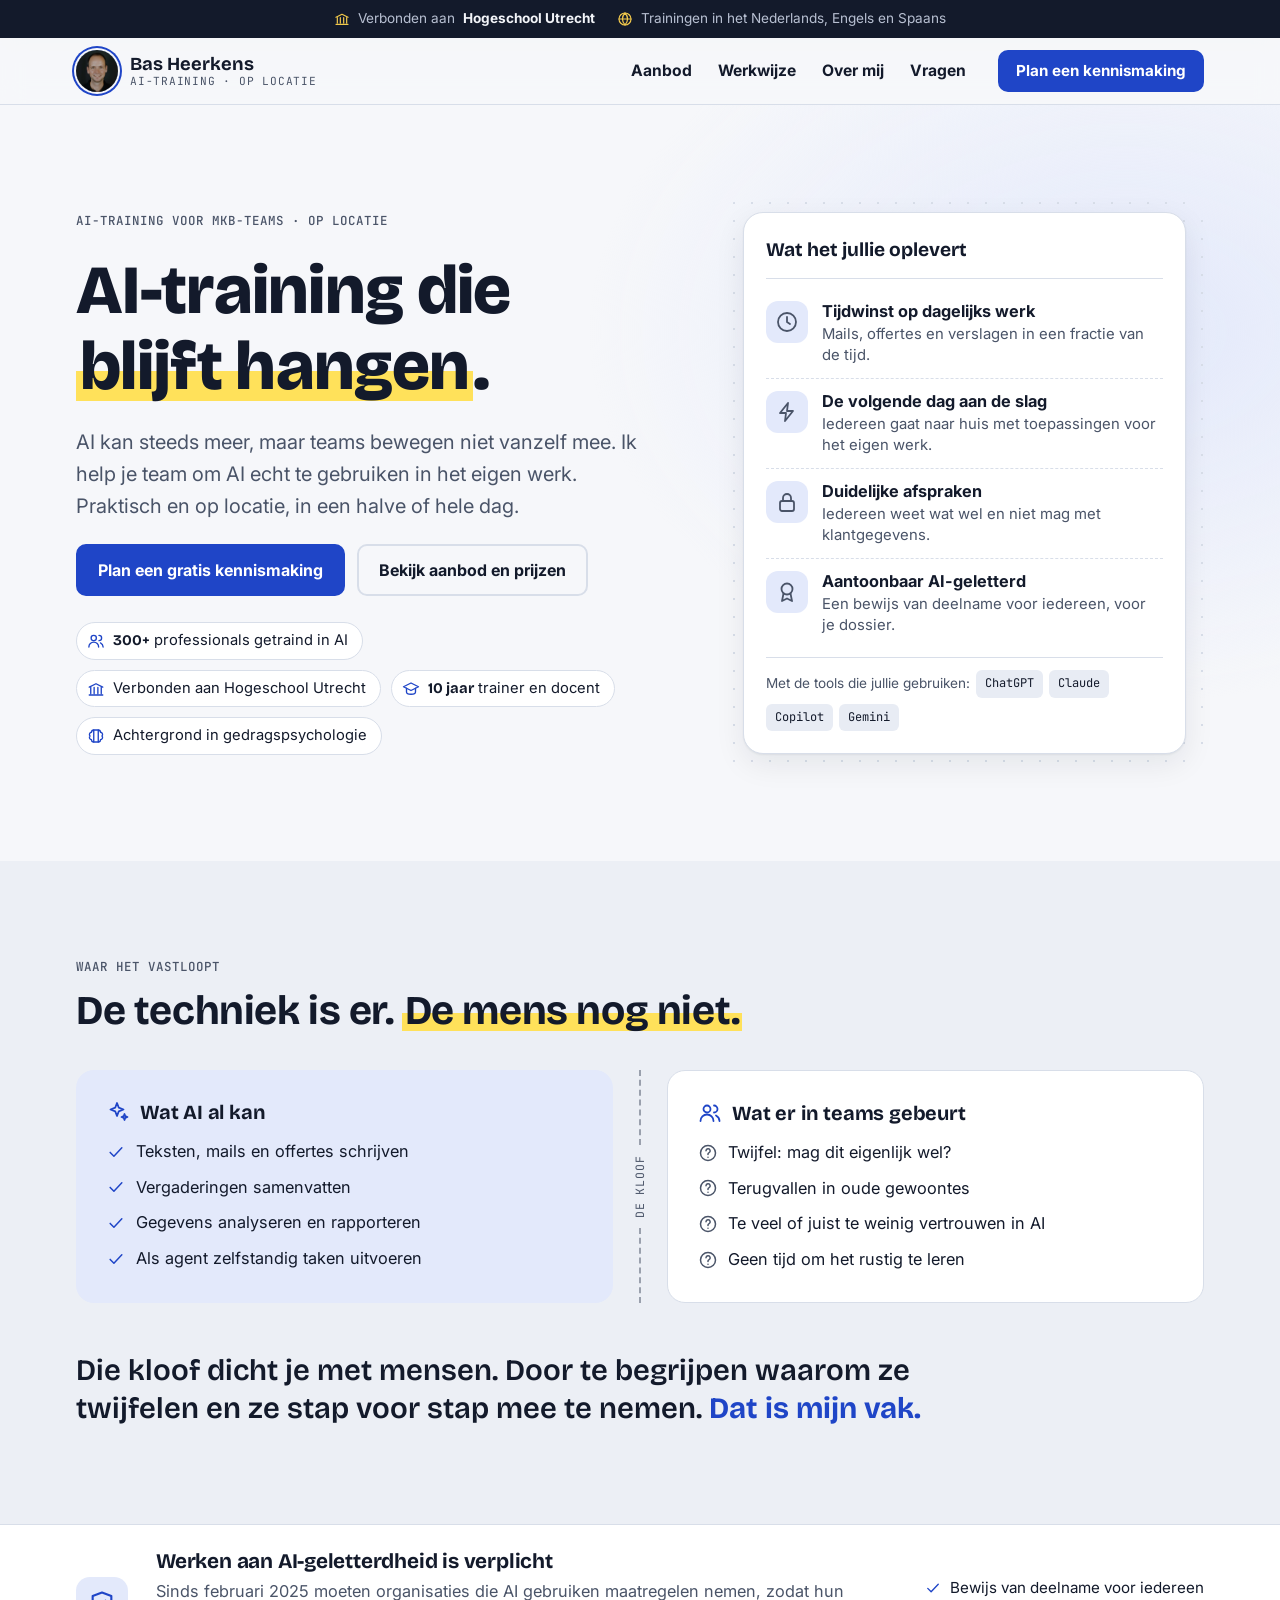
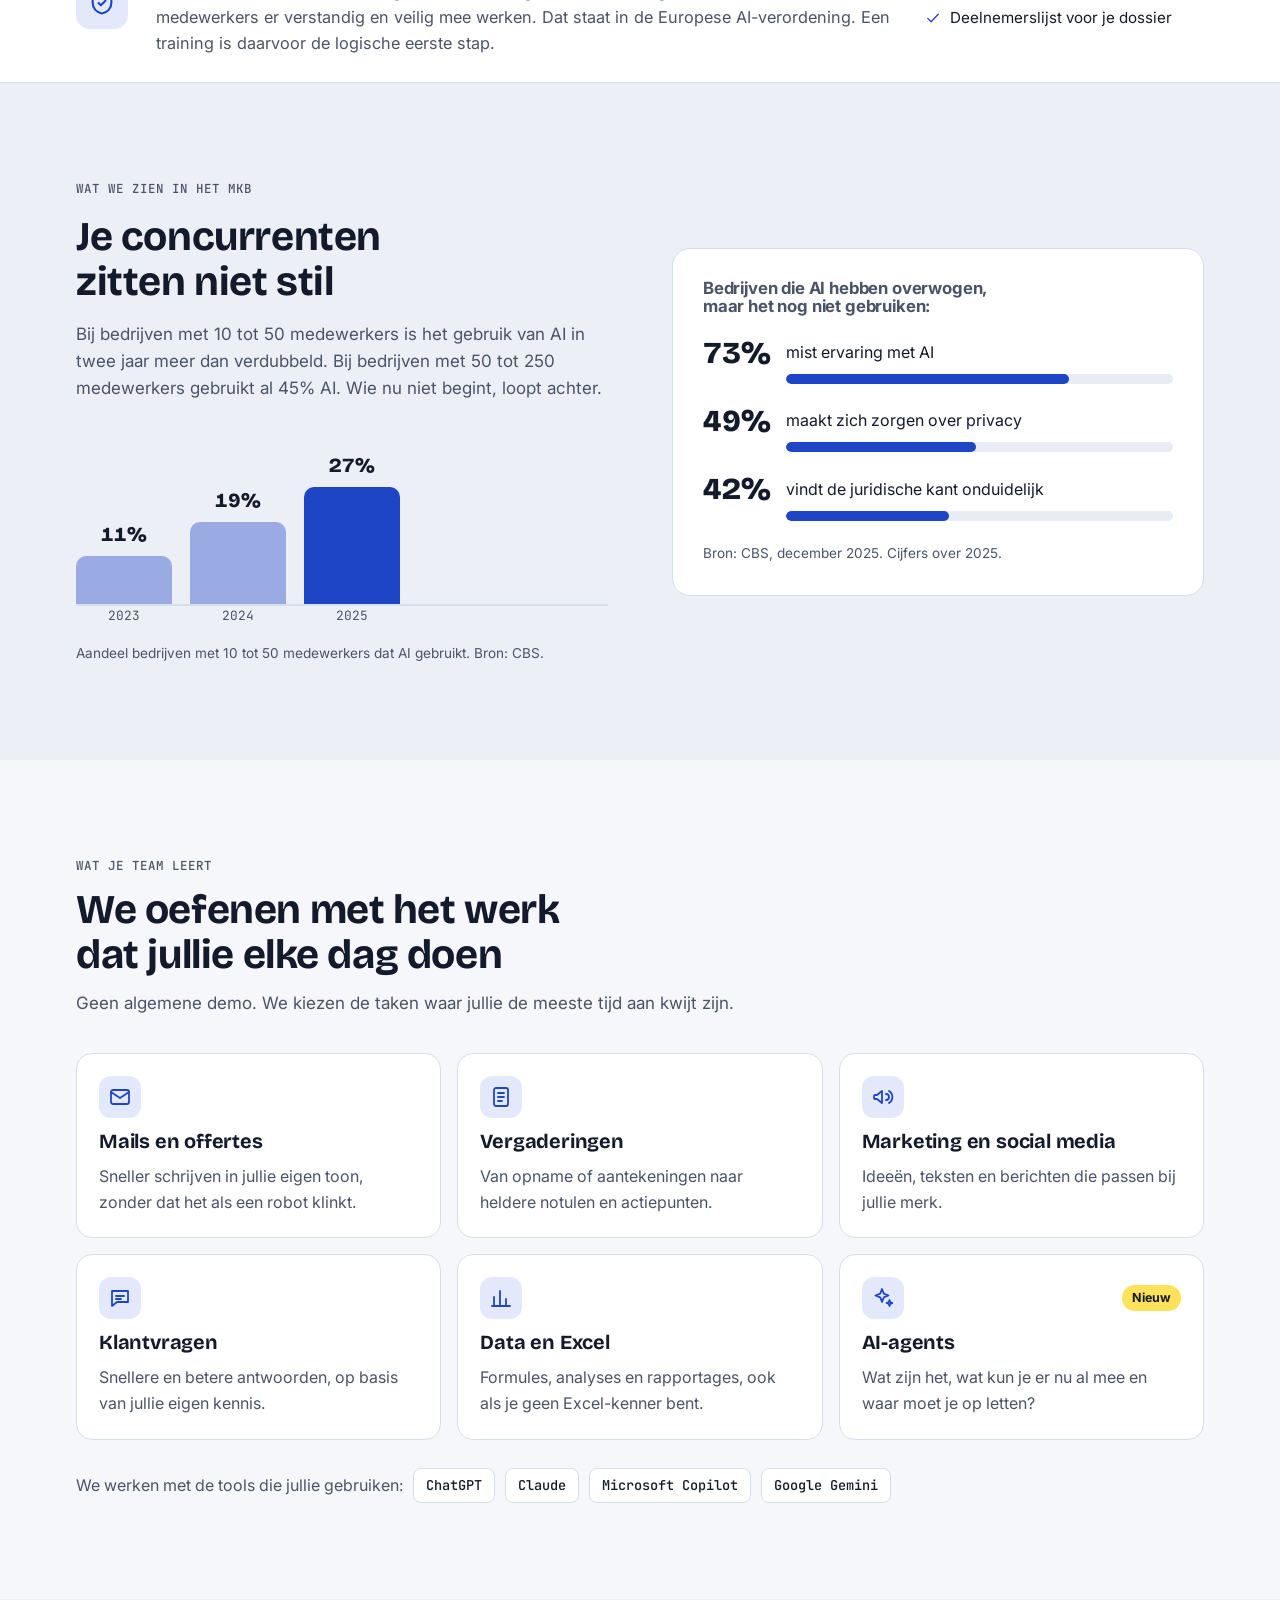
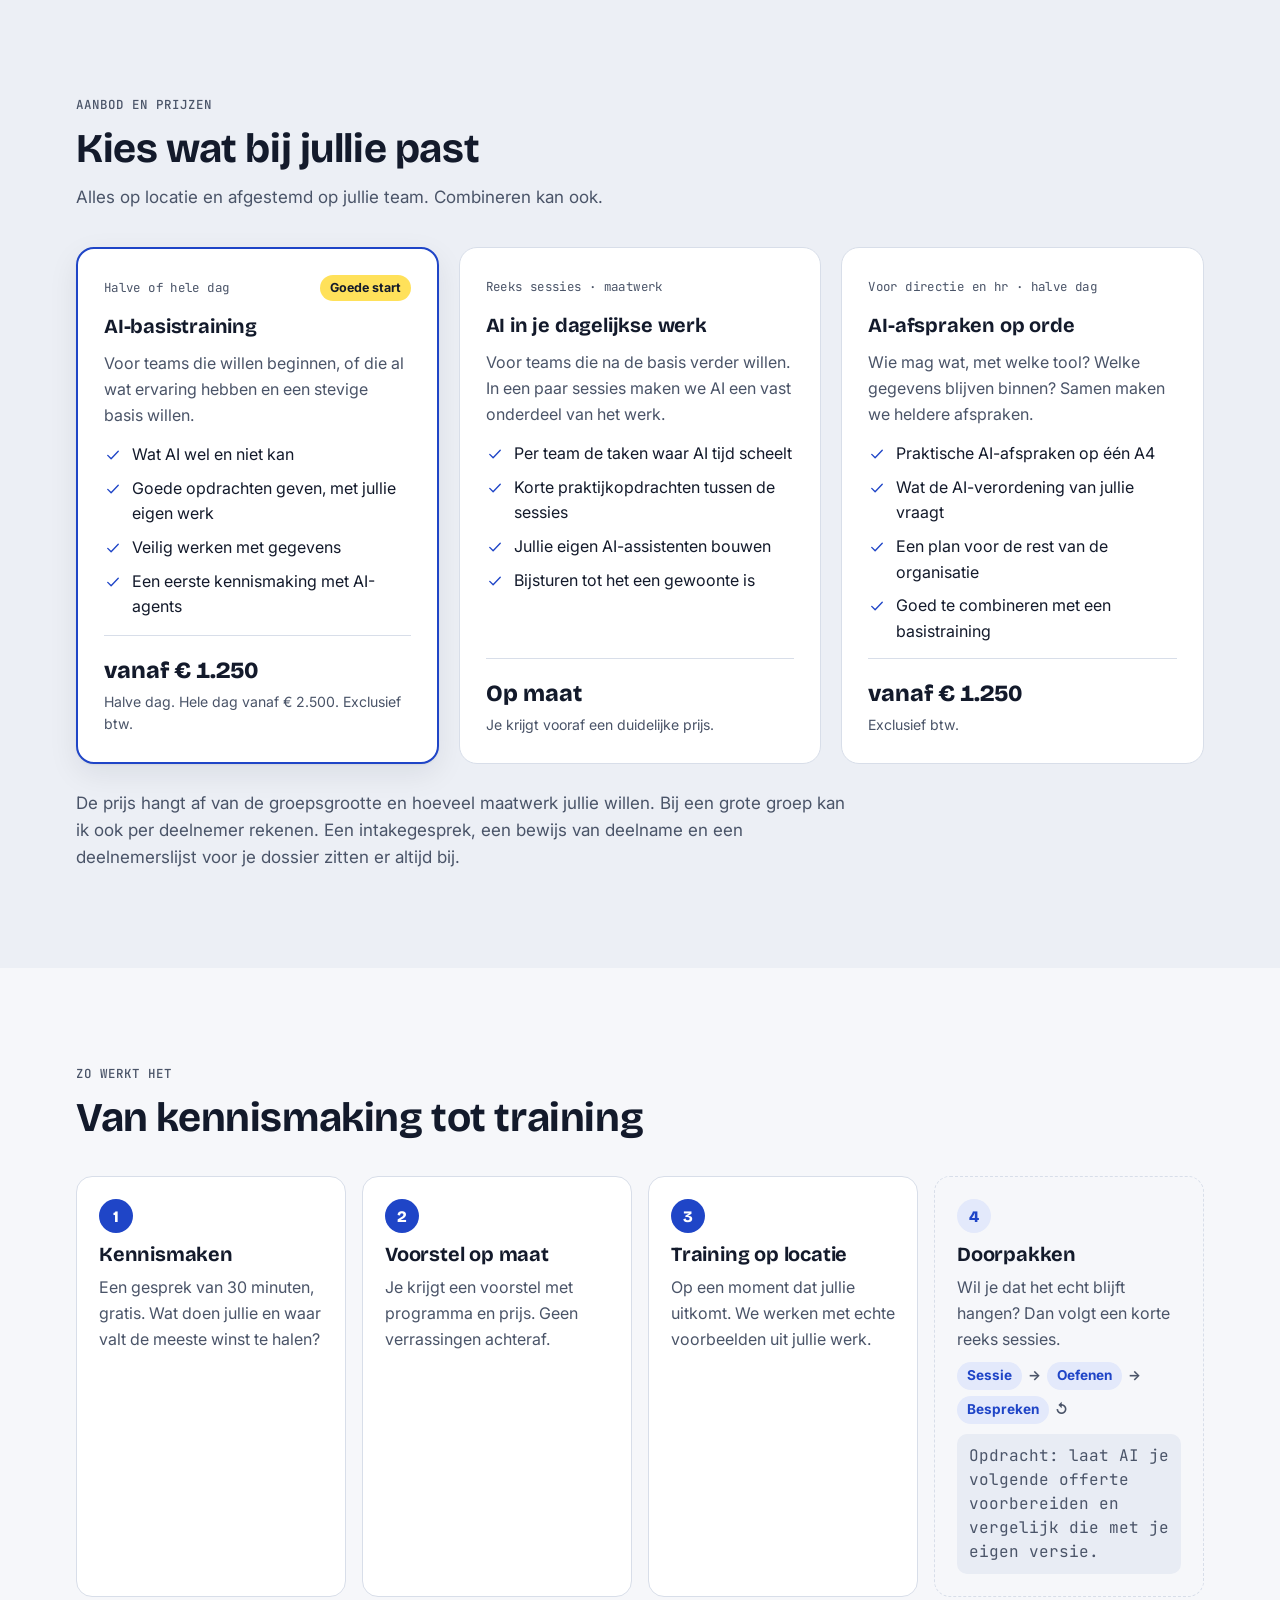
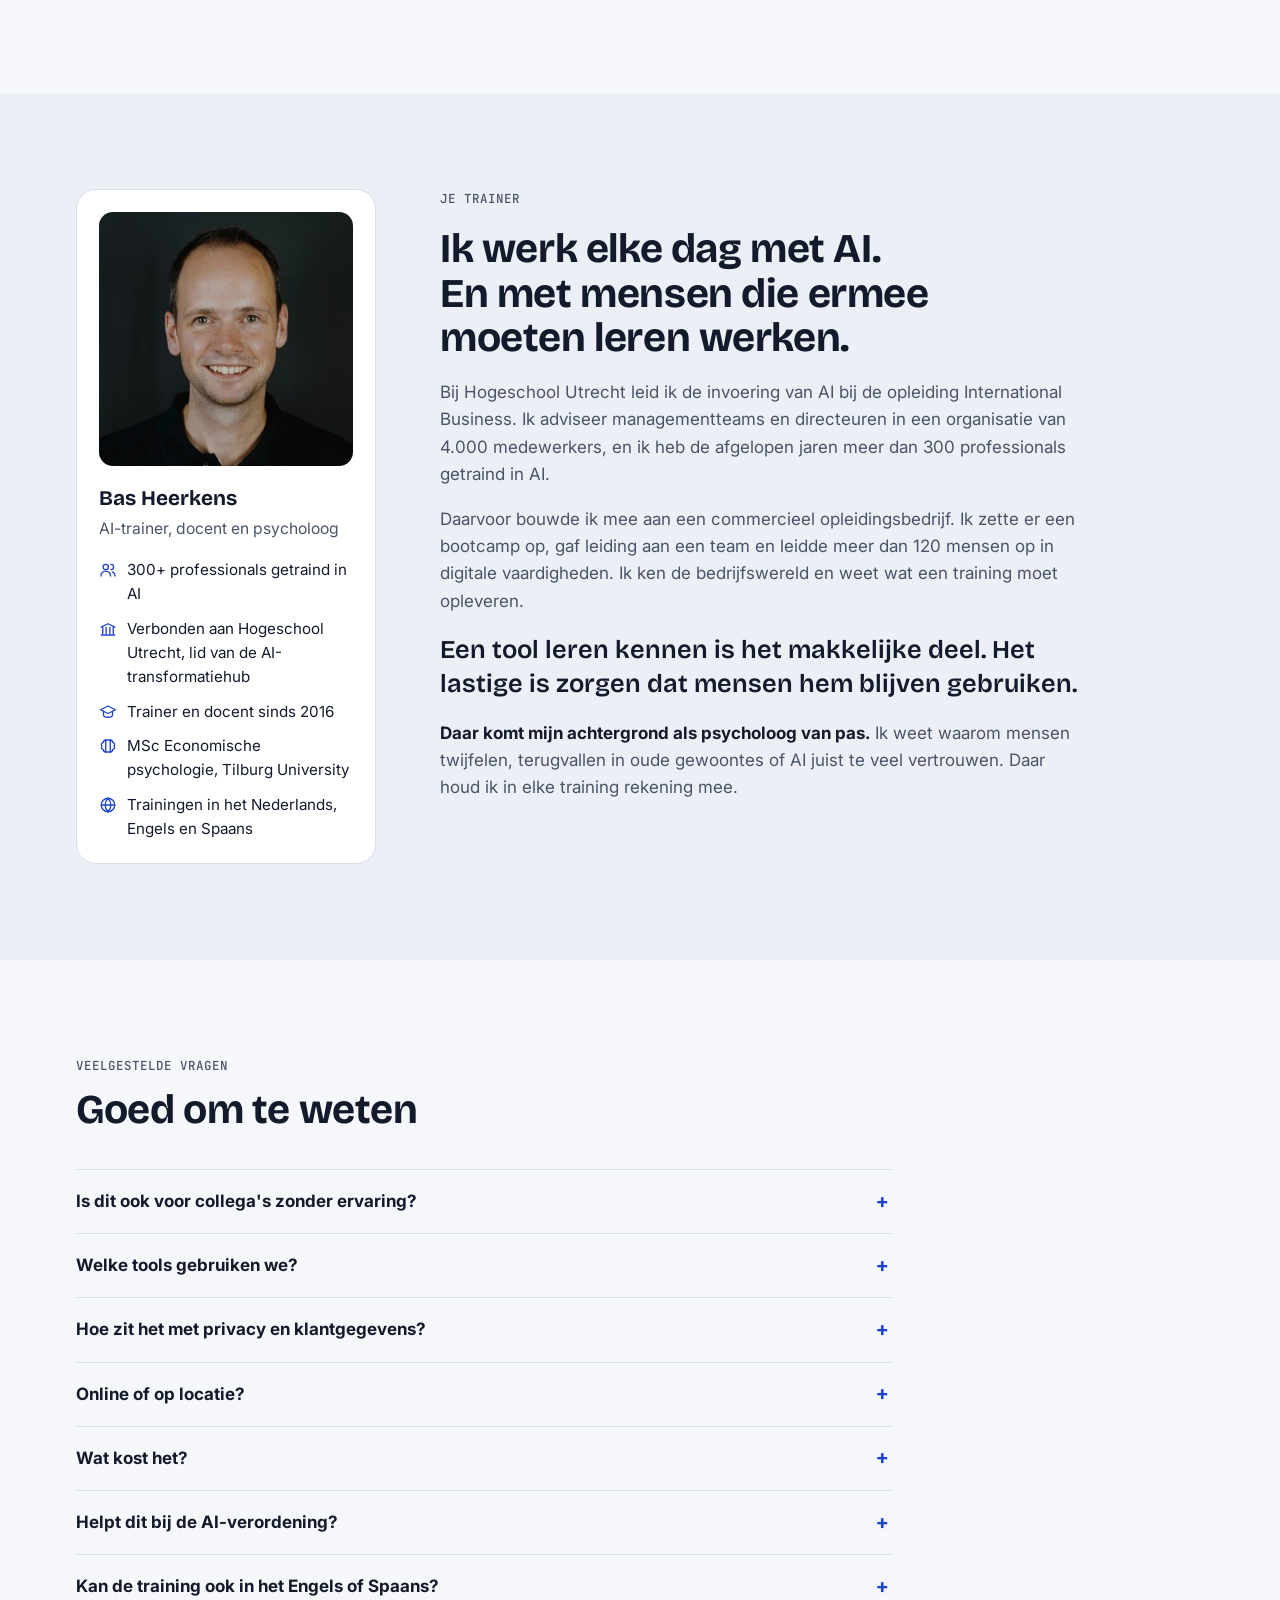
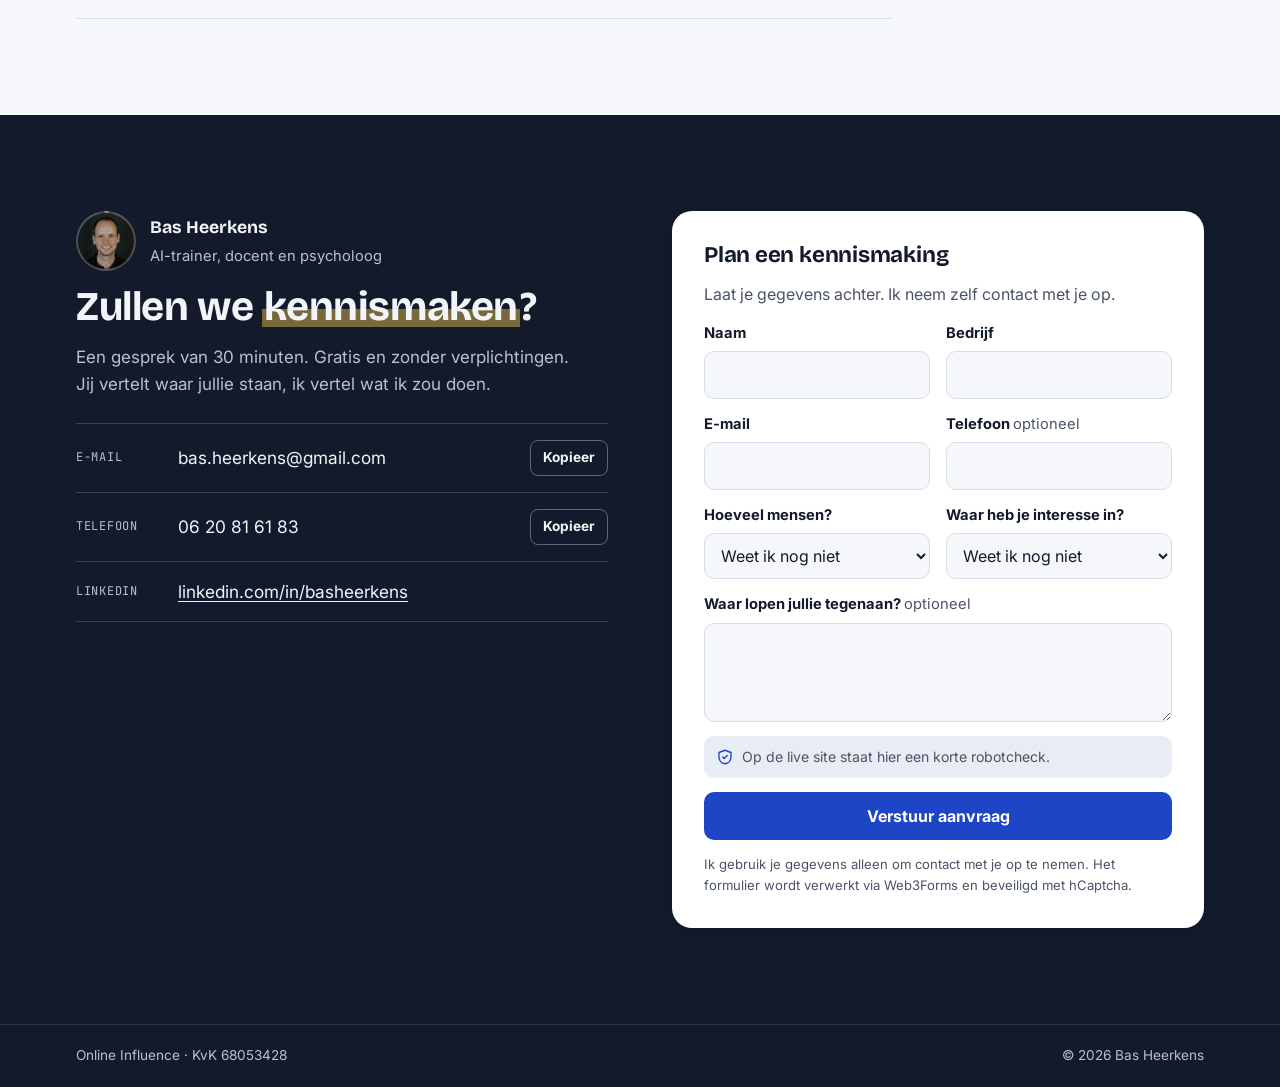
==== index.html @ b3a90a23 "Add files via upload" ====
<!doctype html>
<html lang="nl">
<head>
<meta charset="utf-8">
<meta name="viewport" content="width=device-width, initial-scale=1, viewport-fit=cover">
<style>html{-webkit-text-size-adjust:100%}body{margin:0}img{max-width:100%}[hidden]{display:none!important}:root{padding-top:env(safe-area-inset-top,0px);padding-bottom:env(safe-area-inset-bottom,0px)}</style>
<title>AI-training voor mkb-teams | Bas Heerkens</title>
<meta name="description" content="Praktische AI-training op locatie voor mkb-teams. Met jullie eigen werk, van de basis tot AI-agents.">
<link rel="preconnect" href="https://fonts.googleapis.com">
<link rel="preconnect" href="https://fonts.gstatic.com" crossorigin>
<link rel="stylesheet" href="https://fonts.googleapis.com/css2?family=Inter:wght@400;500;700&family=Bricolage+Grotesque:opsz,wght@12..96,500..800&family=JetBrains+Mono:wght@400;500&display=swap">
<style>
/* Layout: een trainingshand-out. Links uitgelijnd, markeerstift op kernwoorden, iconen per toepassing, CBS-cijfers als staven op schaal, een echte stappenreeks. */
:root {
  --paper: #F6F7FA;
  --paper-2: #ECEFF5;
  --surface: #FFFFFF;
  --chip: #E8ECF4;
  --ink: #131A2B;
  --muted: #4A5468;
  --line: #D8DEE9;
  --accent: #1F45C7;
  --accent-ink: #FFFFFF;
  --accent-soft: #E3E9FB;
  --mark: #FFE15A;
  --band: #131A2B;
  --band-ink: #F2F4F8;
  --band-muted: #B8C0D2;
  --error: #B42318;
  --shadow: 0 1px 2px rgba(19, 26, 43, .06), 0 10px 30px rgba(19, 26, 43, .08);

  --font-display: "Bricolage Grotesque", "Avenir Next", "Segoe UI", system-ui, sans-serif;
  --font-body: "Inter", "Segoe UI", system-ui, -apple-system, sans-serif;
  --font-mono: "JetBrains Mono", ui-monospace, "SFMono-Regular", Menlo, Consolas, monospace;
}
@media (prefers-color-scheme: dark) {
  :root:not([data-theme="light"]) {
    --paper: #0E1424;
    --paper-2: #121A2E;
    --surface: #161F35;
    --chip: #1E2945;
    --ink: #E9EDF5;
    --muted: #A6B0C4;
    --line: #27324F;
    --accent: #8AA4FF;
    --accent-ink: #0E1424;
    --accent-soft: #1E2A52;
    --mark: rgba(242, 201, 76, .40);
    --band: #1A2442;
    --band-ink: #F2F4F8;
    --band-muted: #B8C0D2;
    --error: #FF8A80;
    --shadow: 0 1px 2px rgba(0, 0, 0, .3), 0 10px 30px rgba(0, 0, 0, .28);
    color-scheme: dark;
  }
}
:root[data-theme="dark"] {
  --paper: #0E1424;
  --paper-2: #121A2E;
  --surface: #161F35;
  --chip: #1E2945;
  --ink: #E9EDF5;
  --muted: #A6B0C4;
  --line: #27324F;
  --accent: #8AA4FF;
  --accent-ink: #0E1424;
  --accent-soft: #1E2A52;
  --mark: rgba(242, 201, 76, .40);
  --band: #1A2442;
  --band-ink: #F2F4F8;
  --band-muted: #B8C0D2;
  --error: #FF8A80;
  --shadow: 0 1px 2px rgba(0, 0, 0, .3), 0 10px 30px rgba(0, 0, 0, .28);
  color-scheme: dark;
}

* { box-sizing: border-box; }
html { scroll-behavior: smooth; scroll-padding-top: 84px; }
body {
  background: var(--paper);
  color: var(--ink);
  font-family: var(--font-body);
  font-size: 1.0625rem;
  line-height: 1.6;
  font-feature-settings: "locl" 0;
  -webkit-font-smoothing: antialiased;
}
body::before { content: ""; position: fixed; inset: 0 0 auto; height: env(safe-area-inset-top, 0px); z-index: 30; background: var(--paper); }
.wrap {
  max-width: 1160px;
  margin: 0 auto;
  padding-left: max(16px, env(safe-area-inset-left, 0px));
  padding-right: max(16px, env(safe-area-inset-right, 0px));
}
h1, h2, h3 { font-family: var(--font-display); line-height: 1.1; margin: 0; text-wrap: balance; letter-spacing: -0.01em; }
h1 { font-size: clamp(2.4rem, 4.2vw + 1rem, 4.3rem); font-weight: 800; }
h2 { font-size: clamp(1.75rem, 2vw + 1rem, 2.55rem); font-weight: 700; }
h3 { font-size: 1.25rem; font-weight: 700; }
p { margin: 0; }
a { color: var(--accent); }
:focus-visible { outline: 3px solid var(--accent); outline-offset: 3px; border-radius: 6px; }
svg.ic { width: 24px; height: 24px; flex: none; fill: none; stroke: currentColor; stroke-width: 1.8; stroke-linecap: round; stroke-linejoin: round; }
.sr { position: absolute; width: 1px; height: 1px; overflow: hidden; clip: rect(0 0 0 0); white-space: nowrap; }

.hl {
  color: inherit;
  background-color: transparent;
  background-image: linear-gradient(transparent 56%, var(--mark) 56%, var(--mark) 92%, transparent 92%);
  background-repeat: no-repeat;
  background-size: 100% 100%;
  padding: 0 .06em;
  -webkit-box-decoration-break: clone;
  box-decoration-break: clone;
  animation: draw .8s ease-out .15s both;
}
@keyframes draw { from { background-size: 0% 100%; } to { background-size: 100% 100%; } }

.eyebrow { font-family: var(--font-mono); font-size: .78rem; font-weight: 500; letter-spacing: .08em; text-transform: uppercase; color: var(--muted); }

.btn {
  display: inline-flex; align-items: center; justify-content: center; gap: .5em;
  min-height: 48px; padding: .7em 1.25em; border-radius: 10px;
  border: 2px solid var(--accent); background: var(--accent); color: var(--accent-ink);
  font-weight: 700; font-size: 1rem; font-family: inherit; text-decoration: none; cursor: pointer;
  transition: transform .15s ease, box-shadow .15s ease;
}
.btn:hover { transform: translateY(-1px); box-shadow: var(--shadow); }
.btn-ghost { background: transparent; color: var(--ink); border-color: var(--line); }
.btn-small { min-height: 42px; padding: .45em 1.05em; font-size: .95rem; }
.btn-small .short { display: none; }

/* Bovenbalk en kop */
.strip { background: var(--band); color: var(--band-muted); font-size: .85rem; }
.strip .wrap { display: flex; flex-wrap: wrap; justify-content: center; gap: 4px 22px; padding-block: 8px; text-align: center; }
.strip span { display: inline-flex; align-items: center; gap: 8px; }
.strip svg.ic { width: 16px; height: 16px; color: #F2C94C; }
.strip b { color: var(--band-ink); }
.top {
  position: sticky; top: env(safe-area-inset-top, 0px); z-index: 20;
  background: var(--paper);
  background: color-mix(in srgb, var(--paper) 88%, transparent);
  -webkit-backdrop-filter: saturate(1.4) blur(12px);
  backdrop-filter: saturate(1.4) blur(12px);
  border-bottom: 1px solid var(--line);
}
.top-in { display: flex; align-items: center; gap: 20px; padding-block: 12px; }
.brand { display: flex; align-items: center; gap: 12px; text-decoration: none; color: var(--ink); margin-right: auto; min-width: 0; }
.avatar-sm { width: 42px; height: 42px; border-radius: 50%; flex: none; box-shadow: 0 0 0 2px var(--paper), 0 0 0 4px var(--accent); }
.brand-text { display: flex; flex-direction: column; line-height: 1.15; min-width: 0; }
.brand-text strong { font-family: var(--font-display); font-size: 1.15rem; font-weight: 700; white-space: nowrap; }
.brand-text span { font-family: var(--font-mono); font-size: .7rem; letter-spacing: .07em; text-transform: uppercase; color: var(--muted); }
.nav { display: flex; align-items: center; gap: 2px; }
.nav a { color: var(--ink); text-decoration: none; font-size: .98rem; font-weight: 700; padding: 8px 12px; border-radius: 8px; }
.nav a:hover { background: var(--chip); }
.menu-btn { display: none; align-items: center; justify-content: center; width: 44px; height: 44px; border-radius: 10px; border: 1.5px solid var(--line); background: var(--surface); color: var(--ink); cursor: pointer; }

/* Hero */
.hero {
  padding-block: clamp(48px, 7vw, 92px);
  background: radial-gradient(ellipse 60% 70% at 88% 30%, var(--accent-soft), transparent 70%), var(--paper);
}
.hero-grid { display: grid; grid-template-columns: 1.1fr .9fr; gap: clamp(32px, 5vw, 64px); align-items: center; }
.hero-text { min-width: 0; display: flex; flex-direction: column; gap: 22px; }
.lead { font-size: 1.25rem; color: var(--muted); max-width: 33em; }
.cta-row { display: flex; flex-wrap: wrap; gap: 12px; }
.proof { list-style: none; margin: 4px 0 0; padding: 0; display: flex; flex-wrap: wrap; gap: 10px; }
.proof li { display: flex; align-items: center; gap: 8px; font-size: .92rem; background: var(--surface); border: 1px solid var(--line); border-radius: 999px; padding: 6px 14px 6px 10px; }
.proof li strong { font-family: var(--font-display); font-weight: 700; }
.proof svg.ic { width: 18px; height: 18px; color: var(--accent); }

.hero-visual { min-width: 0; position: relative; padding: 18px; }
.hero-visual::before {
  content: ""; position: absolute; inset: 0; border-radius: 28px;
  background-image: radial-gradient(var(--line) 1.4px, transparent 1.4px);
  background-size: 18px 18px;
}
.outcomes {
  position: relative; margin: 0; background: var(--surface); border: 1px solid var(--line);
  border-radius: 20px; padding: 22px; box-shadow: var(--shadow);
  display: flex; flex-direction: column; gap: 4px;
}
.outcomes figcaption { padding-bottom: 12px; border-bottom: 1px solid var(--line); margin-bottom: 6px; }
.outcomes figcaption strong { font-family: var(--font-display); font-size: 1.2rem; }
.outcomes ul { list-style: none; margin: 0; padding: 0; display: flex; flex-direction: column; }
.outcomes li { display: flex; gap: 14px; align-items: flex-start; padding: 12px 0; border-bottom: 1px dashed var(--line); }
.outcomes li:last-child { border-bottom: none; }
.outcomes li div { display: flex; flex-direction: column; gap: 2px; min-width: 0; }
.outcomes li b { font-size: 1.02rem; line-height: 1.3; }
.outcomes li span { font-size: .93rem; color: var(--muted); line-height: 1.4; }
.ic-box { width: 42px; height: 42px; border-radius: 12px; background: var(--accent-soft); color: var(--accent); display: grid; place-items: center; flex: none; }
.tools { display: flex; flex-wrap: wrap; align-items: center; gap: 6px; padding-top: 12px; border-top: 1px solid var(--line); margin-top: 6px; font-size: .85rem; color: var(--muted); }
.tools span { font-family: var(--font-mono); font-size: .75rem; background: var(--chip); border-radius: 6px; padding: 4px 9px; color: var(--ink); }

/* Secties */
.section { padding-block: clamp(56px, 8vw, 96px); }
.alt { background: var(--paper-2); }
.section-head { display: flex; flex-direction: column; gap: 12px; max-width: 42em; margin-bottom: 36px; }
.section-head p:not(.eyebrow) { color: var(--muted); }

/* De kloof */
.gap-grid { display: grid; grid-template-columns: 1fr auto 1fr; align-items: stretch; }
.gap-col { min-width: 0; border-radius: 18px; padding: clamp(22px, 3vw, 30px); display: flex; flex-direction: column; gap: 16px; }
.gap-tech { background: var(--accent-soft); }
.gap-human { background: var(--surface); border: 1px solid var(--line); }
.gap-col h3 { display: flex; align-items: center; gap: 10px; }
.gap-col h3 svg.ic { color: var(--accent); }
.gap-col ul { list-style: none; margin: 0; padding: 0; display: flex; flex-direction: column; gap: 12px; }
.gap-col li { display: flex; gap: 10px; align-items: flex-start; font-size: 1.02rem; line-height: 1.45; }
.gap-col li svg.ic { width: 20px; height: 20px; margin-top: .1em; }
.gap-tech li svg.ic { color: var(--accent); }
.gap-human li svg.ic { color: var(--muted); }
.gap-mid { display: flex; flex-direction: column; align-items: center; justify-content: center; gap: 10px; padding: 0 18px; }
.gap-line { flex: 1; width: 0; border-left: 2px dashed var(--muted); opacity: .5; }
.gap-label { font-family: var(--font-mono); font-size: .72rem; letter-spacing: .08em; text-transform: uppercase; color: var(--muted); writing-mode: vertical-rl; transform: rotate(180deg); }
.statement { margin-top: clamp(32px, 5vw, 48px); font-family: var(--font-display); font-size: clamp(1.35rem, 1.2vw + 1rem, 1.85rem); font-weight: 600; line-height: 1.3; max-width: 34em; text-wrap: balance; }
.statement strong { color: var(--accent); }

/* AI-verordening */
.act { background: var(--surface); border-block: 1px solid var(--line); }
.act-in { display: grid; grid-template-columns: auto 1fr auto; gap: 20px 28px; align-items: center; padding-block: 26px; }
.act-in > * { min-width: 0; }
.act .ic-box { width: 52px; height: 52px; border-radius: 14px; }
.act .ic-box svg.ic { width: 28px; height: 28px; }
.act h2 { font-size: 1.3rem; margin-bottom: 4px; }
.act p { color: var(--muted); font-size: 1.02rem; max-width: 46em; }
.act-gets { display: flex; flex-direction: column; gap: 6px; font-size: .95rem; }
.act-gets span { display: flex; align-items: center; gap: 8px; }
.act-gets svg.ic { width: 18px; height: 18px; color: var(--accent); }

/* Cijfers */
.stats { display: grid; grid-template-columns: 1fr 1fr; gap: clamp(32px, 5vw, 72px); align-items: center; }
.stats > * { min-width: 0; }
.stats-intro { display: flex; flex-direction: column; gap: 16px; }
.stats-intro > p:not(.eyebrow):not(.source) { color: var(--muted); }
.trend { display: flex; align-items: flex-end; gap: 18px; height: 180px; margin-top: 8px; border-bottom: 2px solid var(--line); }
.trend-col { flex: 1; max-width: 96px; display: flex; flex-direction: column; align-items: center; justify-content: flex-end; gap: 6px; height: 100%; }
.trend-val { font-family: var(--font-display); font-weight: 800; font-size: 1.25rem; font-variant-numeric: tabular-nums; }
.trend-bar { width: 100%; border-radius: 10px 10px 0 0; background: var(--accent); }
.trend-col:not(:last-child) .trend-bar { opacity: .4; }
.trend-years { display: flex; gap: 18px; }
.trend-years span { flex: 1; max-width: 96px; text-align: center; font-family: var(--font-mono); font-size: .8rem; color: var(--muted); }
.bars { display: flex; flex-direction: column; gap: 22px; background: var(--surface); border: 1px solid var(--line); border-radius: 18px; padding: clamp(20px, 3vw, 30px); }
.bars h3 { font-size: 1.05rem; color: var(--muted); font-family: var(--font-body); font-weight: 700; }
.bar-row { display: grid; grid-template-columns: 4.2rem 1fr; gap: 6px 16px; align-items: center; }
.bar-num { font-family: var(--font-display); font-weight: 800; font-size: 1.9rem; line-height: 1; font-variant-numeric: tabular-nums; }
.bar-label { font-size: 1rem; }
.bar-track { grid-column: 2; height: 10px; border-radius: 999px; background: var(--chip); overflow: hidden; }
.bar-fill { height: 100%; border-radius: 999px; background: var(--accent); }
.source { font-size: .85rem; color: var(--muted); }

/* Toepassingen */
.uses { display: grid; grid-template-columns: repeat(3, 1fr); gap: 16px; }
.use { min-width: 0; background: var(--surface); border: 1px solid var(--line); border-radius: 16px; padding: 22px; display: flex; flex-direction: column; gap: 12px; }
.use-top { display: flex; align-items: center; justify-content: space-between; gap: 10px; }
.use p { color: var(--muted); font-size: 1rem; }
.tag { font-size: .78rem; font-weight: 700; background: var(--mark); color: var(--ink); border-radius: 999px; padding: 3px 10px; }
.toolrow { margin-top: 28px; display: flex; flex-wrap: wrap; align-items: center; gap: 10px; color: var(--muted); font-size: 1rem; }
.toolrow b { font-family: var(--font-mono); font-weight: 500; font-size: .85rem; color: var(--ink); background: var(--surface); border: 1px solid var(--line); border-radius: 8px; padding: 6px 12px; }

/* Aanbod */
.offers { display: grid; grid-template-columns: repeat(3, 1fr); gap: 20px; align-items: stretch; }
.offer { min-width: 0; background: var(--surface); border: 1px solid var(--line); border-radius: 18px; padding: 26px; display: flex; flex-direction: column; gap: 14px; }
.offer-pick { border: 2px solid var(--accent); box-shadow: var(--shadow); }
.offer-top { display: flex; flex-wrap: wrap; align-items: center; justify-content: space-between; gap: 8px; min-height: 26px; }
.offer-meta { font-family: var(--font-mono); font-size: .78rem; letter-spacing: .03em; color: var(--muted); }
.offer > p { color: var(--muted); font-size: 1rem; }
.offer ul { list-style: none; margin: 0; padding: 0; display: flex; flex-direction: column; gap: 8px; font-size: 1rem; }
.offer li { display: flex; gap: 10px; align-items: flex-start; }
.offer li svg.ic { width: 18px; height: 18px; margin-top: .25em; color: var(--accent); }
.price { margin-top: auto; padding-top: 16px; border-top: 1px solid var(--line); display: flex; flex-direction: column; gap: 2px; }
.price strong { font-family: var(--font-display); font-size: 1.45rem; font-weight: 800; font-variant-numeric: tabular-nums; }
.price span { font-size: .88rem; color: var(--muted); }
.note { margin-top: 26px; color: var(--muted); max-width: 46em; }

/* Werkwijze */
.steps { list-style: none; margin: 0; padding: 0; display: grid; grid-template-columns: repeat(4, 1fr); gap: 16px; counter-reset: step; }
.steps li { min-width: 0; position: relative; background: var(--surface); border: 1px solid var(--line); border-radius: 16px; padding: 22px; display: flex; flex-direction: column; gap: 10px; counter-increment: step; }
.steps li::before {
  content: counter(step);
  width: 34px; height: 34px; border-radius: 50%;
  display: grid; place-items: center;
  font-family: var(--font-display); font-weight: 800; font-size: 1rem;
  background: var(--accent); color: var(--accent-ink);
}
.steps p { color: var(--muted); font-size: 1rem; }
.steps .optional { background: transparent; border-style: dashed; }
.steps .optional::before { background: var(--accent-soft); color: var(--accent); }
.loop { display: flex; flex-wrap: wrap; align-items: center; gap: 6px; font-size: .85rem; font-weight: 700; }
.loop span { background: var(--accent-soft); color: var(--accent); border-radius: 999px; padding: 3px 10px; }
.loop i { font-style: normal; color: var(--muted); }
.example { font-family: var(--font-mono); font-size: .82rem; line-height: 1.5; color: var(--muted); background: var(--chip); border-radius: 10px; padding: 10px 12px; }

/* Over mij */
.about { display: grid; grid-template-columns: 300px 1fr; gap: clamp(28px, 5vw, 64px); align-items: start; }
.about > * { min-width: 0; }
.profile { background: var(--surface); border: 1px solid var(--line); border-radius: 20px; padding: 22px; display: flex; flex-direction: column; gap: 16px; }
.photo { width: 100%; aspect-ratio: 1; max-width: 100%; border-radius: 14px; background-color: var(--accent-soft); }
.profile-name strong { display: block; font-family: var(--font-display); font-size: 1.3rem; }
.profile-name span { color: var(--muted); font-size: .98rem; }
.creds { list-style: none; margin: 0; padding: 0; display: flex; flex-direction: column; gap: 10px; font-size: .95rem; }
.creds li { display: flex; gap: 10px; align-items: flex-start; }
.creds svg.ic { width: 18px; height: 18px; margin-top: .2em; color: var(--accent); }
.about-text { display: flex; flex-direction: column; gap: 18px; max-width: 38em; }
.about-text p { color: var(--muted); }
.about-text p strong { color: var(--ink); }
.about-text .eyebrow { color: var(--muted); }
.pullquote { font-family: var(--font-display); font-size: clamp(1.3rem, 1vw + 1rem, 1.6rem); font-weight: 600; line-height: 1.35; color: var(--ink) !important; text-wrap: balance; }

/* Vragen */
.faq { max-width: 48em; border-top: 1px solid var(--line); }
.faq details { border-bottom: 1px solid var(--line); }
.faq summary { list-style: none; cursor: pointer; padding: 18px 40px 18px 0; font-weight: 700; position: relative; }
.faq summary::-webkit-details-marker { display: none; }
.faq summary::after { content: "+"; position: absolute; right: 4px; top: 50%; transform: translateY(-50%); font-family: var(--font-mono); font-size: 1.3rem; color: var(--accent); }
.faq details[open] summary::after { content: "–"; }
.faq details p { padding: 0 0 20px; color: var(--muted); max-width: 42em; }

/* Contact */
.contact { background: var(--band); color: var(--band-ink); }
.contact-grid { display: grid; grid-template-columns: 1fr 1fr; gap: clamp(28px, 5vw, 64px); align-items: start; }
.contact-grid > * { min-width: 0; }
.contact-intro { display: flex; flex-direction: column; gap: 14px; }
.contact-intro > p { color: var(--band-muted); max-width: 30em; }
.contact .hl { background-image: linear-gradient(transparent 56%, rgba(242, 201, 76, .45) 56%, rgba(242, 201, 76, .45) 92%, transparent 92%); }
.contact-me { display: flex; align-items: center; gap: 14px; }
.avatar { width: 60px; height: 60px; border-radius: 50%; flex: none; border: 2px solid rgba(242, 244, 248, .25); }
.contact-me strong { display: block; font-family: var(--font-display); font-size: 1.1rem; }
.contact-me span { color: var(--band-muted); font-size: .92rem; }
.contact-card { margin-top: 10px; display: flex; flex-direction: column; border-top: 1px solid rgba(242, 244, 248, .18); }
.contact-row { display: grid; grid-template-columns: 90px 1fr auto; align-items: center; gap: 12px; padding: 16px 0; border-bottom: 1px solid rgba(242, 244, 248, .18); }
.contact-row .label { font-family: var(--font-mono); font-size: .75rem; letter-spacing: .06em; text-transform: uppercase; color: var(--band-muted); }
.contact-row .val { font-size: 1.08rem; color: var(--band-ink); overflow-wrap: anywhere; user-select: all; }
.contact-row a.val { user-select: auto; text-decoration-thickness: 1px; text-underline-offset: 3px; }
.copy { font: inherit; font-size: .85rem; font-weight: 700; color: var(--band-ink); background: transparent; border: 1.5px solid rgba(242, 244, 248, .35); border-radius: 8px; padding: 6px 12px; cursor: pointer; min-height: 36px; }
.copy:hover { border-color: var(--band-ink); }
.contact :focus-visible { outline-color: #F2C94C; }

/* Formulier */
.form { min-width: 0; background: var(--surface); color: var(--ink); border-radius: 20px; padding: clamp(22px, 3vw, 32px); display: flex; flex-direction: column; gap: 14px; box-shadow: var(--shadow); }
.form :focus-visible { outline-color: var(--accent); }
.form h3 { font-size: 1.4rem; }
.form-sub { color: var(--muted); font-size: 1rem; }
.form-grid { display: grid; grid-template-columns: 1fr 1fr; gap: 14px 16px; }
.field { min-width: 0; display: flex; flex-direction: column; gap: 6px; }
.field-wide { grid-column: 1 / -1; }
.field label { font-size: .92rem; font-weight: 700; }
.field .opt { font-weight: 400; color: var(--muted); }
.field input, .field select, .field textarea {
  font: inherit; font-size: 1rem; color: var(--ink); background: var(--paper);
  border: 1.5px solid var(--line); border-radius: 10px; padding: 10px 12px; width: 100%; min-height: 46px;
}
.field textarea { resize: vertical; min-height: 92px; }
.field input:focus, .field select:focus, .field textarea:focus { outline: none; border-color: var(--accent); box-shadow: 0 0 0 3px var(--accent-soft); }
.field input[aria-invalid="true"] { border-color: var(--error); }
.hp { position: absolute; left: -9999px; width: 1px; height: 1px; overflow: hidden; }
.captcha-slot { min-height: 20px; }
.captcha-note { font-size: .88rem; color: var(--muted); background: var(--chip); border-radius: 10px; padding: 10px 12px; display: flex; gap: 8px; align-items: center; }
.captcha-note svg.ic { width: 18px; height: 18px; color: var(--accent); }
.form-btn { width: 100%; }
.form-btn[disabled] { opacity: .6; cursor: progress; }
.form-status { font-size: .98rem; padding: 12px 14px; border-radius: 10px; background: var(--accent-soft); color: var(--ink); }
.form-status.is-error { background: var(--chip); border-left: 3px solid var(--error); }
.form-privacy { font-size: .82rem; color: var(--muted); }
.foot { background: var(--band); color: var(--band-muted); font-size: .85rem; border-top: 1px solid rgba(242, 244, 248, .12); }
.foot .wrap { padding-block: 20px; display: flex; flex-wrap: wrap; gap: 6px 20px; justify-content: space-between; }

@media (max-width: 980px) {
  .nav {
    display: none; position: absolute; top: 100%; left: 0; right: 0;
    flex-direction: column; align-items: stretch; gap: 2px;
    background: var(--paper); border-bottom: 1px solid var(--line); box-shadow: var(--shadow);
    padding: 8px max(16px, env(safe-area-inset-right, 0px)) 16px max(16px, env(safe-area-inset-left, 0px));
  }
  .nav.open { display: flex; }
  .nav a { padding: 12px; }
  .menu-btn { display: inline-flex; }
  .uses { grid-template-columns: repeat(2, 1fr); }
  .offers { grid-template-columns: 1fr; max-width: 640px; }
  .steps { grid-template-columns: repeat(2, 1fr); }
  .about { grid-template-columns: 1fr; }
  .profile { max-width: 520px; display: grid; grid-template-columns: 140px 1fr; align-items: start; }
  .profile .creds { grid-column: 1 / -1; }
}
@media (max-width: 860px) {
  .hero-grid, .stats, .contact-grid, .gap-grid { grid-template-columns: 1fr; }
  .gap-mid { flex-direction: row; padding: 14px 0; }
  .gap-line { width: auto; height: 0; border-left: none; border-top: 2px dashed var(--muted); }
  .gap-label { writing-mode: horizontal-tb; transform: none; }
  .act-in { grid-template-columns: auto 1fr; }
  .act-gets { grid-column: 1 / -1; flex-direction: row; flex-wrap: wrap; gap: 8px 20px; }
}
@media (max-width: 560px) {
  body { font-size: 1rem; }
  .lead { font-size: 1.125rem; }
  .strip .wrap { font-size: .8rem; gap: 2px 14px; }
  .brand-text span { display: none; }
  .btn-small .long { display: none; }
  .btn-small .short { display: inline; }
  .btn-small { padding-inline: .85em; }
  .top-in { gap: 10px; }
  .brand { gap: 10px; }
  .avatar-sm { width: 38px; height: 38px; }
  .brand-text strong { font-size: 1.02rem; overflow: hidden; text-overflow: ellipsis; }
  .uses, .steps { grid-template-columns: 1fr; }
  .hero-visual { padding: 10px; }
  .act-in { grid-template-columns: 1fr; }
  .profile { grid-template-columns: 96px 1fr; }
  .form-grid { grid-template-columns: 1fr; }
  .contact-row { grid-template-columns: 1fr auto; }
  .contact-row .label { grid-column: 1 / -1; }
  .cta-row .btn { flex: 1 1 100%; }
  .bar-row { grid-template-columns: 3.6rem 1fr; }
  .trend, .trend-years { gap: 12px; }
}
@media (max-width: 370px) {
  .top-in > .btn-small { display: none; }
}
@media (prefers-reduced-motion: reduce) {
  html { scroll-behavior: auto; }
  .hl { animation: none; }
  .btn { transition: none; }
  .btn:hover { transform: none; }
}

/* Foto */
.photo-img { background-image: url("[data-uri]"); background-size: cover; background-position: center 30%; }
</style>
<meta property="og:type" content="website">
<meta property="og:url" content="https://onlineinfluence.nl/">
<meta property="og:title" content="AI-training die blijft hangen | Bas Heerkens">
<meta property="og:description" content="Praktische AI-training op locatie voor mkb-teams. Met jullie eigen werk, van de basis tot AI-agents.">
<meta property="og:image" content="https://onlineinfluence.nl/bas.jpg">
<link rel="icon" href="data:image/svg+xml,%3Csvg xmlns='http://www.w3.org/2000/svg' viewBox='0 0 64 64'%3E%3Crect width='64' height='64' rx='14' fill='%231F45C7'/%3E%3Ctext x='32' y='43' font-family='Arial,sans-serif' font-size='30' font-weight='700' fill='white' text-anchor='middle'%3EBH%3C/text%3E%3C/svg%3E">
</head>
<body>
<svg width="0" height="0" style="position:absolute" aria-hidden="true">
  <symbol id="i-mail" viewBox="0 0 24 24"><rect x="3" y="5" width="18" height="14" rx="2"/><path d="m3 7 9 6 9-6"/></symbol>
  <symbol id="i-notes" viewBox="0 0 24 24"><rect x="5" y="3" width="14" height="18" rx="2"/><path d="M9 8h6M9 12h6M9 16h4"/></symbol>
  <symbol id="i-mega" viewBox="0 0 24 24"><path d="M3 11v2a1 1 0 0 0 1 1h2l5 4V6l-5 4H4a1 1 0 0 0-1 1z"/><path d="M15 9a3 3 0 0 1 0 6M18 6a7 7 0 0 1 0 12"/></symbol>
  <symbol id="i-chat" viewBox="0 0 24 24"><path d="M4 5h16v11H9l-5 4V5z"/><path d="M8 10h8M8 13h5"/></symbol>
  <symbol id="i-chart" viewBox="0 0 24 24"><path d="M5 20V11M11 20V5M17 20v-7M3 20h18"/></symbol>
  <symbol id="i-spark" viewBox="0 0 24 24"><path d="M11 3l1.8 4.7 4.7 1.8-4.7 1.8L11 16l-1.8-4.7L4.5 9.5l4.7-1.8z"/><path d="M18.5 14l.8 2.2 2.2.8-2.2.8-.8 2.2-.8-2.2-2.2-.8 2.2-.8z"/></symbol>
  <symbol id="i-lock" viewBox="0 0 24 24"><rect x="5" y="11" width="14" height="10" rx="2"/><path d="M8 11V8a4 4 0 0 1 8 0v3"/></symbol>
  <symbol id="i-shield" viewBox="0 0 24 24"><path d="M12 3l8 3v6c0 4.5-3.4 8.3-8 9-4.6-.7-8-4.5-8-9V6z"/><path d="m9 12 2 2 4-4"/></symbol>
  <symbol id="i-check" viewBox="0 0 24 24"><path d="m5 12.5 4.5 4.5L19 7"/></symbol>
  <symbol id="i-users" viewBox="0 0 24 24"><circle cx="9" cy="8" r="3.5"/><path d="M2.5 20a6.5 6.5 0 0 1 13 0"/><path d="M16 4.5a3.5 3.5 0 0 1 0 7M18 14.5a6.5 6.5 0 0 1 3.5 5.5"/></symbol>
  <symbol id="i-brain" viewBox="0 0 24 24"><path d="M9 4a3 3 0 0 0-3 3 3 3 0 0 0-2 5 3 3 0 0 0 2 5 3 3 0 0 0 3 3V4z"/><path d="M15 4a3 3 0 0 1 3 3 3 3 0 0 1 2 5 3 3 0 0 1-2 5 3 3 0 0 1-3 3V4z"/><path d="M9 4h6M9 20h6"/></symbol>
  <symbol id="i-cap" viewBox="0 0 24 24"><path d="M2 9l10-5 10 5-10 5z"/><path d="M6 11v5c0 1.5 2.7 3 6 3s6-1.5 6-3v-5"/></symbol>
  <symbol id="i-globe" viewBox="0 0 24 24"><circle cx="12" cy="12" r="9"/><path d="M3 12h18M12 3c2.5 2.7 3.8 5.7 3.8 9s-1.3 6.3-3.8 9c-2.5-2.7-3.8-5.7-3.8-9S9.5 5.7 12 3z"/></symbol>
  <symbol id="i-q" viewBox="0 0 24 24"><circle cx="12" cy="12" r="9"/><path d="M9.6 9.4a2.5 2.5 0 1 1 3.4 2.4c-.6.3-1 .8-1 1.5v.4"/><path d="M12 17h.01"/></symbol>
  <symbol id="i-clock" viewBox="0 0 24 24"><circle cx="12" cy="12" r="9"/><path d="M12 7v5l3 2"/></symbol>
  <symbol id="i-bolt" viewBox="0 0 24 24"><path d="M13 3 5 13h6l-1 8 8-10h-6z"/></symbol>
  <symbol id="i-award" viewBox="0 0 24 24"><circle cx="12" cy="9" r="5.5"/><path d="m8.5 13.5-1.5 7.5 5-2.5 5 2.5-1.5-7.5"/></symbol>
  <symbol id="i-uni" viewBox="0 0 24 24"><path d="M3 9.5 12 5l9 4.5"/><path d="M5 10v8M9.5 10v8M14.5 10v8M19 10v8M3 20h18"/></symbol>
  <symbol id="i-menu" viewBox="0 0 24 24"><path d="M4 7h16M4 12h16M4 17h16"/></symbol>
</svg>

<div lang="nl">
<div class="strip">
  <div class="wrap">
    <span><svg class="ic"><use href="#i-uni"/></svg>Verbonden aan <b>Hogeschool Utrecht</b></span>
    <span><svg class="ic"><use href="#i-globe"/></svg>Trainingen in het Nederlands, Engels en Spaans</span>
  </div>
</div>

<header class="top">
  <div class="wrap top-in">
    <a class="brand" href="#top">
      <span class="avatar-sm photo-img" role="img" aria-label="Foto van Bas Heerkens"></span>
      <span class="brand-text"><strong>Bas Heerkens</strong><span>AI-training · op locatie</span></span>
    </a>
    <nav class="nav" id="site-nav" aria-label="Hoofdmenu">
      <a href="#aanbod">Aanbod</a>
      <a href="#werkwijze">Werkwijze</a>
      <a href="#over">Over mij</a>
      <a href="#vragen">Vragen</a>
    </nav>
    <a class="btn btn-small" href="#contact"><span class="long">Plan een kennismaking</span><span class="short">Kennismaken</span></a>
    <button class="menu-btn" id="menu-btn" type="button" aria-expanded="false" aria-controls="site-nav"><svg class="ic"><use href="#i-menu"/></svg><span class="sr">Menu</span></button>
  </div>
</header>

<main>
  <section class="hero" id="top">
    <div class="wrap hero-grid">
      <div class="hero-text">
        <p class="eyebrow">AI-training voor mkb-teams · op locatie</p>
        <h1>AI-training die <mark class="hl">blijft hangen</mark>.</h1>
        <p class="lead">AI kan steeds meer, maar teams bewegen niet vanzelf mee. Ik help je team om AI echt te gebruiken in het eigen werk. Praktisch en op locatie, in een halve of hele dag.</p>
        <div class="cta-row">
          <a class="btn" href="#contact">Plan een gratis kennismaking</a>
          <a class="btn btn-ghost" href="#aanbod">Bekijk aanbod en prijzen</a>
        </div>
        <ul class="proof">
          <li><svg class="ic"><use href="#i-users"/></svg><span><strong>300+</strong> professionals getraind in AI</span></li>
          <li><svg class="ic"><use href="#i-uni"/></svg><span>Verbonden aan Hogeschool Utrecht</span></li>
          <li><svg class="ic"><use href="#i-cap"/></svg><span><strong>10 jaar</strong> trainer en docent</span></li>
          <li><svg class="ic"><use href="#i-brain"/></svg><span>Achtergrond in gedragspsychologie</span></li>
        </ul>
      </div>

      <div class="hero-visual">
        <figure class="outcomes">
          <figcaption><strong>Wat het jullie oplevert</strong></figcaption>
          <ul>
            <li><span class="ic-box"><svg class="ic"><use href="#i-clock"/></svg></span><div><b>Tijdwinst op dagelijks werk</b><span>Mails, offertes en verslagen in een fractie van de tijd.</span></div></li>
            <li><span class="ic-box"><svg class="ic"><use href="#i-bolt"/></svg></span><div><b>De volgende dag aan de slag</b><span>Iedereen gaat naar huis met toepassingen voor het eigen werk.</span></div></li>
            <li><span class="ic-box"><svg class="ic"><use href="#i-lock"/></svg></span><div><b>Duidelijke afspraken</b><span>Iedereen weet wat wel en niet mag met klantgegevens.</span></div></li>
            <li><span class="ic-box"><svg class="ic"><use href="#i-award"/></svg></span><div><b>Aantoonbaar AI-geletterd</b><span>Een bewijs van deelname voor iedereen, voor je dossier.</span></div></li>
          </ul>
          <div class="tools">Met de tools die jullie gebruiken: <span>ChatGPT</span><span>Claude</span><span>Copilot</span><span>Gemini</span></div>
        </figure>
      </div>
    </div>
  </section>

  <section class="section alt" id="mens">
    <div class="wrap">
      <div class="section-head">
        <p class="eyebrow">Waar het vastloopt</p>
        <h2>De techniek is er. <mark class="hl">De mens nog niet.</mark></h2>
      </div>
      <div class="gap-grid">
        <div class="gap-col gap-tech">
          <h3><svg class="ic"><use href="#i-spark"/></svg>Wat AI al kan</h3>
          <ul>
            <li><svg class="ic"><use href="#i-check"/></svg>Teksten, mails en offertes schrijven</li>
            <li><svg class="ic"><use href="#i-check"/></svg>Vergaderingen samenvatten</li>
            <li><svg class="ic"><use href="#i-check"/></svg>Gegevens analyseren en rapporteren</li>
            <li><svg class="ic"><use href="#i-check"/></svg>Als agent zelfstandig taken uitvoeren</li>
          </ul>
        </div>
        <div class="gap-mid" aria-hidden="true"><span class="gap-line"></span><span class="gap-label">de kloof</span><span class="gap-line"></span></div>
        <div class="gap-col gap-human">
          <h3><svg class="ic"><use href="#i-users"/></svg>Wat er in teams gebeurt</h3>
          <ul>
            <li><svg class="ic"><use href="#i-q"/></svg>Twijfel: mag dit eigenlijk wel?</li>
            <li><svg class="ic"><use href="#i-q"/></svg>Terugvallen in oude gewoontes</li>
            <li><svg class="ic"><use href="#i-q"/></svg>Te veel of juist te weinig vertrouwen in AI</li>
            <li><svg class="ic"><use href="#i-q"/></svg>Geen tijd om het rustig te leren</li>
          </ul>
        </div>
      </div>
      <p class="statement">Die kloof dicht je met mensen. Door te begrijpen waarom ze twijfelen en ze stap voor stap mee te nemen. <strong>Dat is mijn vak.</strong></p>
    </div>
  </section>

  <section class="act" aria-labelledby="act-title">
    <div class="wrap act-in">
      <span class="ic-box"><svg class="ic"><use href="#i-shield"/></svg></span>
      <div>
        <h2 id="act-title">Werken aan AI-geletterdheid is verplicht</h2>
        <p>Sinds februari 2025 moeten organisaties die AI gebruiken maatregelen nemen, zodat hun medewerkers er verstandig en veilig mee werken. Dat staat in de Europese AI-verordening. Een training is daarvoor de logische eerste stap.</p>
      </div>
      <div class="act-gets">
        <span><svg class="ic"><use href="#i-check"/></svg>Bewijs van deelname voor iedereen</span>
        <span><svg class="ic"><use href="#i-check"/></svg>Deelnemerslijst voor je dossier</span>
      </div>
    </div>
  </section>

  <section class="section alt" id="waarom">
    <div class="wrap stats">
      <div class="stats-intro">
        <p class="eyebrow">Wat we zien in het mkb</p>
        <h2>Je concurrenten zitten niet stil</h2>
        <p>Bij bedrijven met 10 tot 50 medewerkers is het gebruik van AI in twee jaar meer dan verdubbeld. Bij bedrijven met 50 tot 250 medewerkers gebruikt al 45% AI. Wie nu niet begint, loopt achter.</p>
        <div>
          <div class="trend" role="img" aria-label="Aandeel bedrijven met 10 tot 50 medewerkers dat AI gebruikt: 11 procent in 2023, 19 procent in 2024, 27 procent in 2025">
            <div class="trend-col"><span class="trend-val">11%</span><div class="trend-bar" style="height:48px"></div></div>
            <div class="trend-col"><span class="trend-val">19%</span><div class="trend-bar" style="height:82px"></div></div>
            <div class="trend-col"><span class="trend-val">27%</span><div class="trend-bar" style="height:117px"></div></div>
          </div>
          <div class="trend-years" aria-hidden="true"><span>2023</span><span>2024</span><span>2025</span></div>
        </div>
        <p class="source">Aandeel bedrijven met 10 tot 50 medewerkers dat AI gebruikt. Bron: CBS.</p>
      </div>
      <div class="bars" role="group" aria-label="Redenen om geen AI te gebruiken">
        <h3>Bedrijven die AI hebben overwogen, maar het nog niet gebruiken:</h3>
        <div class="bar-row">
          <span class="bar-num">73%</span><span class="bar-label">mist ervaring met AI</span>
          <div class="bar-track"><div class="bar-fill" style="width:73%"></div></div>
        </div>
        <div class="bar-row">
          <span class="bar-num">49%</span><span class="bar-label">maakt zich zorgen over privacy</span>
          <div class="bar-track"><div class="bar-fill" style="width:49%"></div></div>
        </div>
        <div class="bar-row">
          <span class="bar-num">42%</span><span class="bar-label">vindt de juridische kant onduidelijk</span>
          <div class="bar-track"><div class="bar-fill" style="width:42%"></div></div>
        </div>
        <p class="source">Bron: CBS, december 2025. Cijfers over 2025.</p>
      </div>
    </div>
  </section>

  <section class="section" id="toepassingen">
    <div class="wrap">
      <div class="section-head">
        <p class="eyebrow">Wat je team leert</p>
        <h2>We oefenen met het werk dat jullie elke dag doen</h2>
        <p>Geen algemene demo. We kiezen de taken waar jullie de meeste tijd aan kwijt zijn.</p>
      </div>
      <div class="uses">
        <article class="use">
          <div class="use-top"><span class="ic-box"><svg class="ic"><use href="#i-mail"/></svg></span></div>
          <h3>Mails en offertes</h3>
          <p>Sneller schrijven in jullie eigen toon, zonder dat het als een robot klinkt.</p>
        </article>
        <article class="use">
          <div class="use-top"><span class="ic-box"><svg class="ic"><use href="#i-notes"/></svg></span></div>
          <h3>Vergaderingen</h3>
          <p>Van opname of aantekeningen naar heldere notulen en actiepunten.</p>
        </article>
        <article class="use">
          <div class="use-top"><span class="ic-box"><svg class="ic"><use href="#i-mega"/></svg></span></div>
          <h3>Marketing en social media</h3>
          <p>Ideeën, teksten en berichten die passen bij jullie merk.</p>
        </article>
        <article class="use">
          <div class="use-top"><span class="ic-box"><svg class="ic"><use href="#i-chat"/></svg></span></div>
          <h3>Klantvragen</h3>
          <p>Snellere en betere antwoorden, op basis van jullie eigen kennis.</p>
        </article>
        <article class="use">
          <div class="use-top"><span class="ic-box"><svg class="ic"><use href="#i-chart"/></svg></span></div>
          <h3>Data en Excel</h3>
          <p>Formules, analyses en rapportages, ook als je geen Excel-kenner bent.</p>
        </article>
        <article class="use">
          <div class="use-top"><span class="ic-box"><svg class="ic"><use href="#i-spark"/></svg></span><span class="tag">Nieuw</span></div>
          <h3>AI-agents</h3>
          <p>Wat zijn het, wat kun je er nu al mee en waar moet je op letten?</p>
        </article>
      </div>
      <div class="toolrow">We werken met de tools die jullie gebruiken: <b>ChatGPT</b><b>Claude</b><b>Microsoft Copilot</b><b>Google Gemini</b></div>
    </div>
  </section>

  <section class="section alt" id="aanbod">
    <div class="wrap">
      <div class="section-head">
        <p class="eyebrow">Aanbod en prijzen</p>
        <h2>Kies wat bij jullie past</h2>
        <p>Alles op locatie en afgestemd op jullie team. Combineren kan ook.</p>
      </div>
      <div class="offers">
        <article class="offer offer-pick">
          <div class="offer-top"><p class="offer-meta">Halve of hele dag</p><span class="tag">Goede start</span></div>
          <h3>AI-basistraining</h3>
          <p>Voor teams die willen beginnen, of die al wat ervaring hebben en een stevige basis willen.</p>
          <ul>
            <li><svg class="ic"><use href="#i-check"/></svg>Wat AI wel en niet kan</li>
            <li><svg class="ic"><use href="#i-check"/></svg>Goede opdrachten geven, met jullie eigen werk</li>
            <li><svg class="ic"><use href="#i-check"/></svg>Veilig werken met gegevens</li>
            <li><svg class="ic"><use href="#i-check"/></svg>Een eerste kennismaking met AI-agents</li>
          </ul>
          <div class="price"><strong>vanaf € 1.250</strong><span>Halve dag. Hele dag vanaf € 2.500. Exclusief btw.</span></div>
        </article>
        <article class="offer">
          <div class="offer-top"><p class="offer-meta">Reeks sessies · maatwerk</p></div>
          <h3>AI in je dagelijkse werk</h3>
          <p>Voor teams die na de basis verder willen. In een paar sessies maken we AI een vast onderdeel van het werk.</p>
          <ul>
            <li><svg class="ic"><use href="#i-check"/></svg>Per team de taken waar AI tijd scheelt</li>
            <li><svg class="ic"><use href="#i-check"/></svg>Korte praktijkopdrachten tussen de sessies</li>
            <li><svg class="ic"><use href="#i-check"/></svg>Jullie eigen AI-assistenten bouwen</li>
            <li><svg class="ic"><use href="#i-check"/></svg>Bijsturen tot het een gewoonte is</li>
          </ul>
          <div class="price"><strong>Op maat</strong><span>Je krijgt vooraf een duidelijke prijs.</span></div>
        </article>
        <article class="offer">
          <div class="offer-top"><p class="offer-meta">Voor directie en hr · halve dag</p></div>
          <h3>AI-afspraken op orde</h3>
          <p>Wie mag wat, met welke tool? Welke gegevens blijven binnen? Samen maken we heldere afspraken.</p>
          <ul>
            <li><svg class="ic"><use href="#i-check"/></svg>Praktische AI-afspraken op één A4</li>
            <li><svg class="ic"><use href="#i-check"/></svg>Wat de AI-verordening van jullie vraagt</li>
            <li><svg class="ic"><use href="#i-check"/></svg>Een plan voor de rest van de organisatie</li>
            <li><svg class="ic"><use href="#i-check"/></svg>Goed te combineren met een basistraining</li>
          </ul>
          <div class="price"><strong>vanaf € 1.250</strong><span>Exclusief btw.</span></div>
        </article>
      </div>
      <p class="note">De prijs hangt af van de groepsgrootte en hoeveel maatwerk jullie willen. Bij een grote groep kan ik ook per deelnemer rekenen. Een intakegesprek, een bewijs van deelname en een deelnemerslijst voor je dossier zitten er altijd bij.</p>
    </div>
  </section>

  <section class="section" id="werkwijze">
    <div class="wrap">
      <div class="section-head">
        <p class="eyebrow">Zo werkt het</p>
        <h2>Van kennismaking tot training</h2>
      </div>
      <ol class="steps">
        <li>
          <h3>Kennismaken</h3>
          <p>Een gesprek van 30 minuten, gratis. Wat doen jullie en waar valt de meeste winst te halen?</p>
        </li>
        <li>
          <h3>Voorstel op maat</h3>
          <p>Je krijgt een voorstel met programma en prijs. Geen verrassingen achteraf.</p>
        </li>
        <li>
          <h3>Training op locatie</h3>
          <p>Op een moment dat jullie uitkomt. We werken met echte voorbeelden uit jullie werk.</p>
        </li>
        <li class="optional">
          <h3>Doorpakken</h3>
          <p>Wil je dat het echt blijft hangen? Dan volgt een korte reeks sessies.</p>
          <div class="loop" aria-label="Sessie, oefenen in je werk, bespreken, en weer een sessie"><span>Sessie</span><i>→</i><span>Oefenen</span><i>→</i><span>Bespreken</span><i>↺</i></div>
          <p class="example">Opdracht: laat AI je volgende offerte voorbereiden en vergelijk die met je eigen versie.</p>
        </li>
      </ol>
    </div>
  </section>

  <section class="section alt" id="over">
    <div class="wrap about">
      <aside class="profile">
        <div class="photo photo-img" role="img" aria-label="Foto van Bas Heerkens"></div>
        <div class="profile-name"><strong>Bas Heerkens</strong><span>AI-trainer, docent en psycholoog</span></div>
        <ul class="creds">
          <li><svg class="ic"><use href="#i-users"/></svg>300+ professionals getraind in AI</li>
          <li><svg class="ic"><use href="#i-uni"/></svg>Verbonden aan Hogeschool Utrecht, lid van de AI-transformatiehub</li>
          <li><svg class="ic"><use href="#i-cap"/></svg>Trainer en docent sinds 2016</li>
          <li><svg class="ic"><use href="#i-brain"/></svg>MSc Economische psychologie, Tilburg University</li>
          <li><svg class="ic"><use href="#i-globe"/></svg>Trainingen in het Nederlands, Engels en Spaans</li>
        </ul>
      </aside>
      <div class="about-text">
        <p class="eyebrow">Je trainer</p>
        <h2>Ik werk elke dag met AI. En met mensen die ermee moeten leren werken.</h2>
        <p>Bij Hogeschool Utrecht leid ik de invoering van AI bij de opleiding International Business. Ik adviseer managementteams en directeuren in een organisatie van 4.000 medewerkers, en ik heb de afgelopen jaren meer dan 300 professionals getraind in AI.</p>
        <p>Daarvoor bouwde ik mee aan een commercieel opleidingsbedrijf. Ik zette er een bootcamp op, gaf leiding aan een team en leidde meer dan 120 mensen op in digitale vaardigheden. Ik ken de bedrijfswereld en weet wat een training moet opleveren.</p>
        <p class="pullquote">Een tool leren kennen is het makkelijke deel. Het lastige is zorgen dat mensen hem blijven gebruiken.</p>
        <p><strong>Daar komt mijn achtergrond als psycholoog van pas.</strong> Ik weet waarom mensen twijfelen, terugvallen in oude gewoontes of AI juist te veel vertrouwen. Daar houd ik in elke training rekening mee.</p>
      </div>
    </div>
  </section>

  <section class="section" id="vragen">
    <div class="wrap">
      <div class="section-head"><p class="eyebrow">Veelgestelde vragen</p><h2>Goed om te weten</h2></div>
      <div class="faq">
        <details>
          <summary>Is dit ook voor collega's zonder ervaring?</summary>
          <p>Ja. Je hebt geen technische kennis nodig. Neem wel een laptop mee. Collega's die al verder zijn, krijgen tijdens de training lastigere opdrachten.</p>
        </details>
        <details>
          <summary>Welke tools gebruiken we?</summary>
          <p>De tools die jullie al hebben of willen gaan gebruiken. Meestal zijn dat ChatGPT, Claude, Microsoft Copilot of Google Gemini. We kijken ook naar AI-agents: wat ze kunnen en waar je op moet letten.</p>
        </details>
        <details>
          <summary>Hoe zit het met privacy en klantgegevens?</summary>
          <p>Daar besteden we in elke training aandacht aan. Je leert wat je wel en niet in een AI-tool zet en hoe je de instellingen goed zet.</p>
        </details>
        <details>
          <summary>Online of op locatie?</summary>
          <p>Op locatie. Ik kom naar jullie toe. Zo werken we met jullie eigen werk en kan ik iedereen goed begeleiden.</p>
        </details>
        <details>
          <summary>Wat kost het?</summary>
          <p>Een halve dag basistraining kost vanaf € 1.250, een hele dag vanaf € 2.500, exclusief btw. De prijs hangt af van de groepsgrootte en het maatwerk. Bij een grote groep kan ik ook per deelnemer rekenen. Je weet vooraf waar je aan toe bent.</p>
        </details>
        <details>
          <summary>Helpt dit bij de AI-verordening?</summary>
          <p>Ja. Iedere deelnemer krijgt een bewijs van deelname en jij krijgt een deelnemerslijst voor je dossier. Zo kun je laten zien dat je werkt aan AI-geletterdheid. Dit is geen juridisch advies.</p>
        </details>
        <details>
          <summary>Kan de training ook in het Engels of Spaans?</summary>
          <p>Ja. Ik geef trainingen in het Nederlands, Engels en Spaans, ook aan internationale teams.</p>
        </details>
      </div>
    </div>
  </section>

  <section class="section contact" id="contact">
    <div class="wrap contact-grid">
      <div class="contact-intro">
        <div class="contact-me"><div class="avatar photo-img" role="img" aria-label="Foto van Bas Heerkens"></div><div><strong>Bas Heerkens</strong><span>AI-trainer, docent en psycholoog</span></div></div>
        <h2>Zullen we <mark class="hl">kennismaken</mark>?</h2>
        <p>Een gesprek van 30 minuten. Gratis en zonder verplichtingen. Jij vertelt waar jullie staan, ik vertel wat ik zou doen.</p>
        <div class="contact-card">
          <div class="contact-row">
            <span class="label">E-mail</span>
            <span class="val" id="c-mail">bas.heerkens@gmail.com</span>
            <button type="button" class="copy" id="copy-mail" data-copy="bas.heerkens@gmail.com" data-target="c-mail">Kopieer</button>
          </div>
          <div class="contact-row">
            <span class="label">Telefoon</span>
            <span class="val" id="c-tel">06 20 81 61 83</span>
            <button type="button" class="copy" id="copy-tel" data-copy="0620816183" data-target="c-tel">Kopieer</button>
          </div>
          <div class="contact-row">
            <span class="label">LinkedIn</span>
            <a class="val" href="https://www.linkedin.com/in/basheerkens/" target="_blank" rel="noopener">linkedin.com/in/basheerkens</a>
          </div>
        </div>
      </div>

      <form class="form" id="kennismaking" novalidate>
        <h3>Plan een kennismaking</h3>
        <p class="form-sub">Laat je gegevens achter. Ik neem zelf contact met je op.</p>
        <input type="hidden" name="access_key" id="f-key" value="39457793-dea3-48ae-8844-a6cc47cdd16a">
        <input type="hidden" name="from_name" value="onlineinfluence.nl">
        <div class="form-grid">
          <div class="field">
            <label for="f-naam">Naam</label>
            <input id="f-naam" name="naam" type="text" autocomplete="name" required>
          </div>
          <div class="field">
            <label for="f-bedrijf">Bedrijf</label>
            <input id="f-bedrijf" name="bedrijf" type="text" autocomplete="organization" required>
          </div>
          <div class="field">
            <label for="f-email">E-mail</label>
            <input id="f-email" name="email" type="email" autocomplete="email" required>
          </div>
          <div class="field">
            <label for="f-tel">Telefoon <span class="opt">optioneel</span></label>
            <input id="f-tel" name="telefoon" type="tel" autocomplete="tel">
          </div>
          <div class="field">
            <label for="f-groep">Hoeveel mensen?</label>
            <select id="f-groep" name="groepsgrootte">
              <option value="Weet ik nog niet">Weet ik nog niet</option>
              <option value="1 tot 5">1 tot 5</option>
              <option value="6 tot 15">6 tot 15</option>
              <option value="16 tot 30">16 tot 30</option>
              <option value="Meer dan 30">Meer dan 30</option>
            </select>
          </div>
          <div class="field">
            <label for="f-interesse">Waar heb je interesse in?</label>
            <select id="f-interesse" name="interesse">
              <option value="Weet ik nog niet">Weet ik nog niet</option>
              <option value="AI-basistraining">AI-basistraining</option>
              <option value="AI in je dagelijkse werk">AI in je dagelijkse werk</option>
              <option value="AI-afspraken op orde">AI-afspraken op orde</option>
            </select>
          </div>
          <div class="field field-wide">
            <label for="f-bericht">Waar lopen jullie tegenaan? <span class="opt">optioneel</span></label>
            <textarea id="f-bericht" name="bericht" rows="3"></textarea>
          </div>
          <div class="hp" aria-hidden="true">
            <label for="f-botcheck">Laat dit vakje leeg</label>
            <input id="f-botcheck" name="botcheck" type="checkbox" tabindex="-1" autocomplete="off">
          </div>
        </div>
        <div class="captcha-slot">
          <div class="h-captcha" data-captcha="true"></div>
          <p class="captcha-note" id="captcha-note"><svg class="ic"><use href="#i-shield"/></svg>Op de live site staat hier een korte robotcheck.</p>
        </div>
        <button class="btn form-btn" id="f-submit" type="submit">Verstuur aanvraag</button>
        <p class="form-status" id="f-status" role="status" aria-live="polite" hidden></p>
        <p class="form-privacy">Ik gebruik je gegevens alleen om contact met je op te nemen. Het formulier wordt verwerkt via Web3Forms en beveiligd met hCaptcha.</p>
      </form>
    </div>
  </section>
</main>

<footer class="foot">
  <div class="wrap">
    <span>Online Influence · KvK 68053428</span>
    <span>© 2026 Bas Heerkens</span>
  </div>
</footer>
</div>

<script>
  (function () {
    var btn = document.getElementById('menu-btn');
    var nav = document.getElementById('site-nav');
    btn.addEventListener('click', function () {
      var open = nav.classList.toggle('open');
      btn.setAttribute('aria-expanded', open ? 'true' : 'false');
    });
    nav.querySelectorAll('a').forEach(function (a) {
      a.addEventListener('click', function () {
        nav.classList.remove('open');
        btn.setAttribute('aria-expanded', 'false');
      });
    });
  })();

  (function () {
    var form = document.getElementById('kennismaking');
    var status = document.getElementById('f-status');
    var button = document.getElementById('f-submit');
    var keyInput = document.getElementById('f-key');
    var ENDPOINT = 'https://api.web3forms.com/submit';
    var host = location.hostname;
    var isLive = /(^|\.)onlineinfluence\.nl$/.test(host) || /\.github\.io$/.test(host);
    var keyMissing = /^VUL-HIER/.test(keyInput.value);

    if (isLive) {
      document.getElementById('captcha-note').hidden = true;
      var s = document.createElement('script');
      s.src = 'https://web3forms.com/client/script.js';
      s.async = true;
      s.defer = true;
      document.body.appendChild(s);
    }

    function show(msg, isError) {
      status.textContent = msg;
      status.classList.toggle('is-error', !!isError);
      status.hidden = false;
    }

    form.addEventListener('submit', function (e) {
      e.preventDefault();
      var firstBad = null;
      form.querySelectorAll('[required]').forEach(function (el) {
        var v = el.value.trim();
        var bad = !v || (el.type === 'email' && !/^[^\s@]+@[^\s@]+\.[^\s@]+$/.test(v));
        el.setAttribute('aria-invalid', bad ? 'true' : 'false');
        if (bad && !firstBad) firstBad = el;
      });
      if (firstBad) {
        show('Vul je naam, bedrijf en een geldig e-mailadres in.', true);
        firstBad.focus();
        return;
      }
      if (!isLive) {
        show('Dit is een voorbeeldweergave, hier wordt niets verstuurd. Op onlineinfluence.nl komt je aanvraag direct bij mij binnen.', false);
        return;
      }
      if (keyMissing) {
        show('Het formulier is nog niet ingesteld. Mail me direct op bas.heerkens@gmail.com.', true);
        return;
      }
      var token = form.querySelector('[name="h-captcha-response"]');
      if (!token || !token.value) {
        show('Vink eerst de robotcheck aan.', true);
        return;
      }
      var data = {};
      new FormData(form).forEach(function (v, k) { data[k] = v; });
      data.subject = 'Kennismaking via onlineinfluence.nl: ' + data.bedrijf;
      button.disabled = true;
      button.textContent = 'Bezig met versturen…';
      fetch(ENDPOINT, {
        method: 'POST',
        headers: { 'Content-Type': 'application/json', 'Accept': 'application/json' },
        body: JSON.stringify(data)
      })
        .then(function (r) { return r.json(); })
        .then(function (res) {
          if (res && res.success) {
            form.reset();
            if (window.hcaptcha) { try { window.hcaptcha.reset(); } catch (err) {} }
            show('Dank je! Je aanvraag is verstuurd. Ik neem zo snel mogelijk contact met je op.', false);
          } else {
            show('Versturen lukte niet. Mail me direct op bas.heerkens@gmail.com.', true);
          }
        })
        .catch(function () {
          show('Versturen lukte niet. Mail me direct op bas.heerkens@gmail.com.', true);
        })
        .then(function () {
          button.disabled = false;
          button.textContent = 'Verstuur aanvraag';
        });
    });
  })();

  document.querySelectorAll('.copy').forEach(function (btn) {
    btn.addEventListener('click', function () {
      var text = btn.getAttribute('data-copy');
      var target = document.getElementById(btn.getAttribute('data-target'));
      function done(label) {
        btn.textContent = label;
        setTimeout(function () { btn.textContent = 'Kopieer'; }, 1800);
      }
      function selectFallback() {
        try {
          var range = document.createRange();
          range.selectNodeContents(target);
          var sel = window.getSelection();
          sel.removeAllRanges();
          sel.addRange(range);
          done('Geselecteerd');
        } catch (e) { done('Kopieer'); }
      }
      if (navigator.clipboard && navigator.clipboard.writeText) {
        navigator.clipboard.writeText(text).then(function () { done('Gekopieerd'); }, selectFallback);
      } else {
        selectFallback();
      }
    });
  });
</script>
</body>
</html>
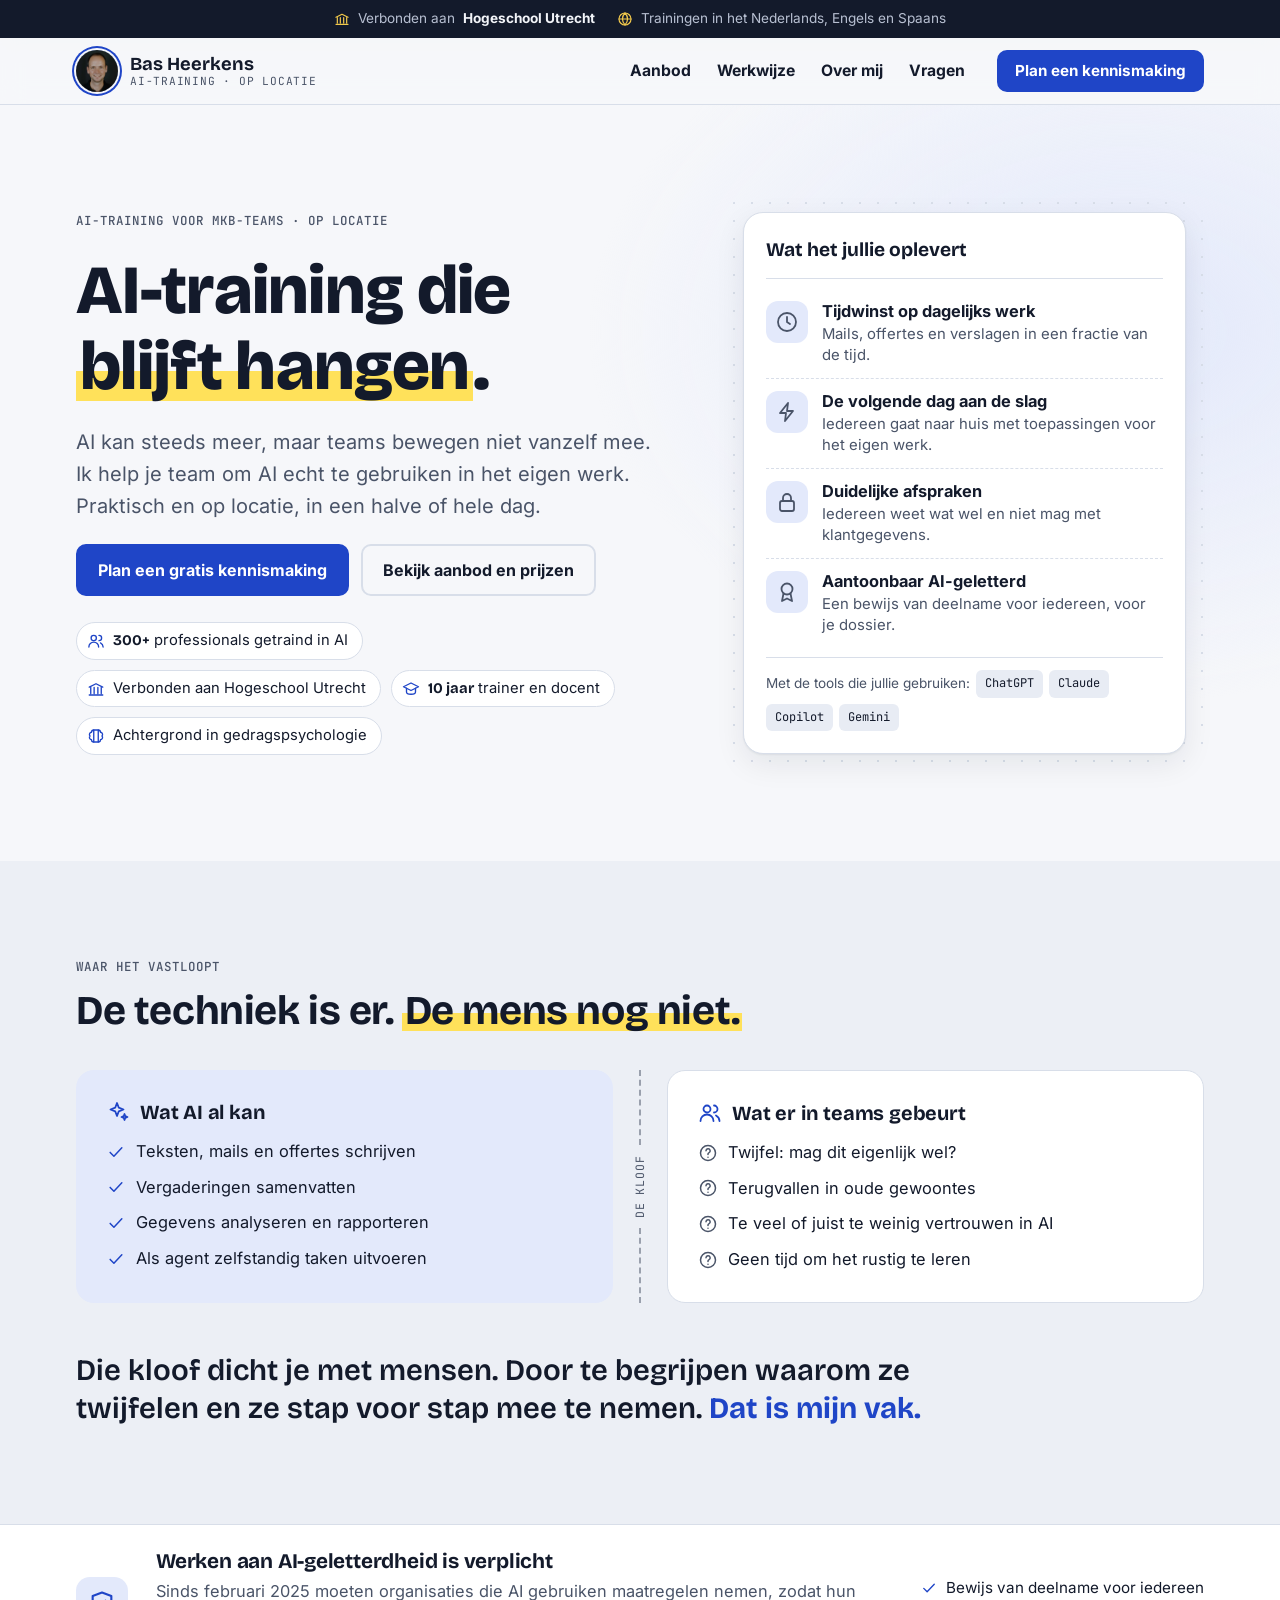
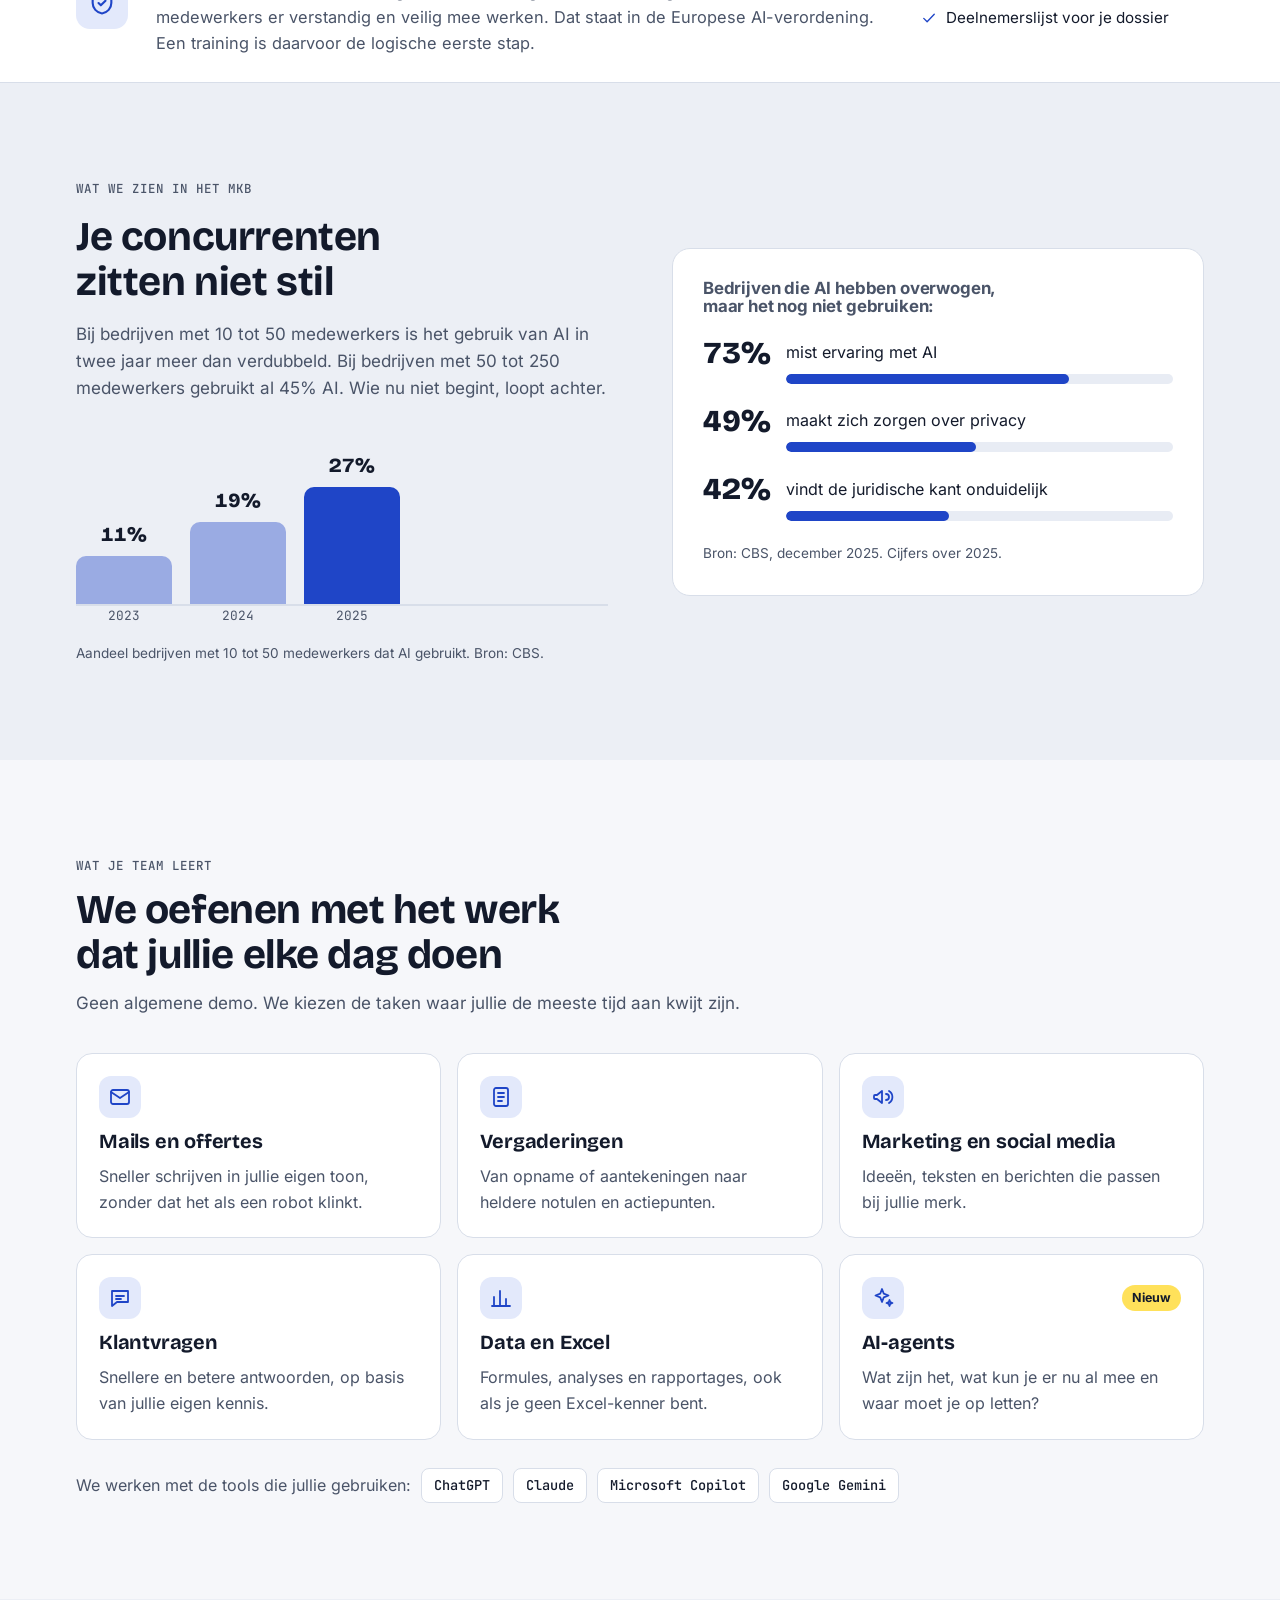
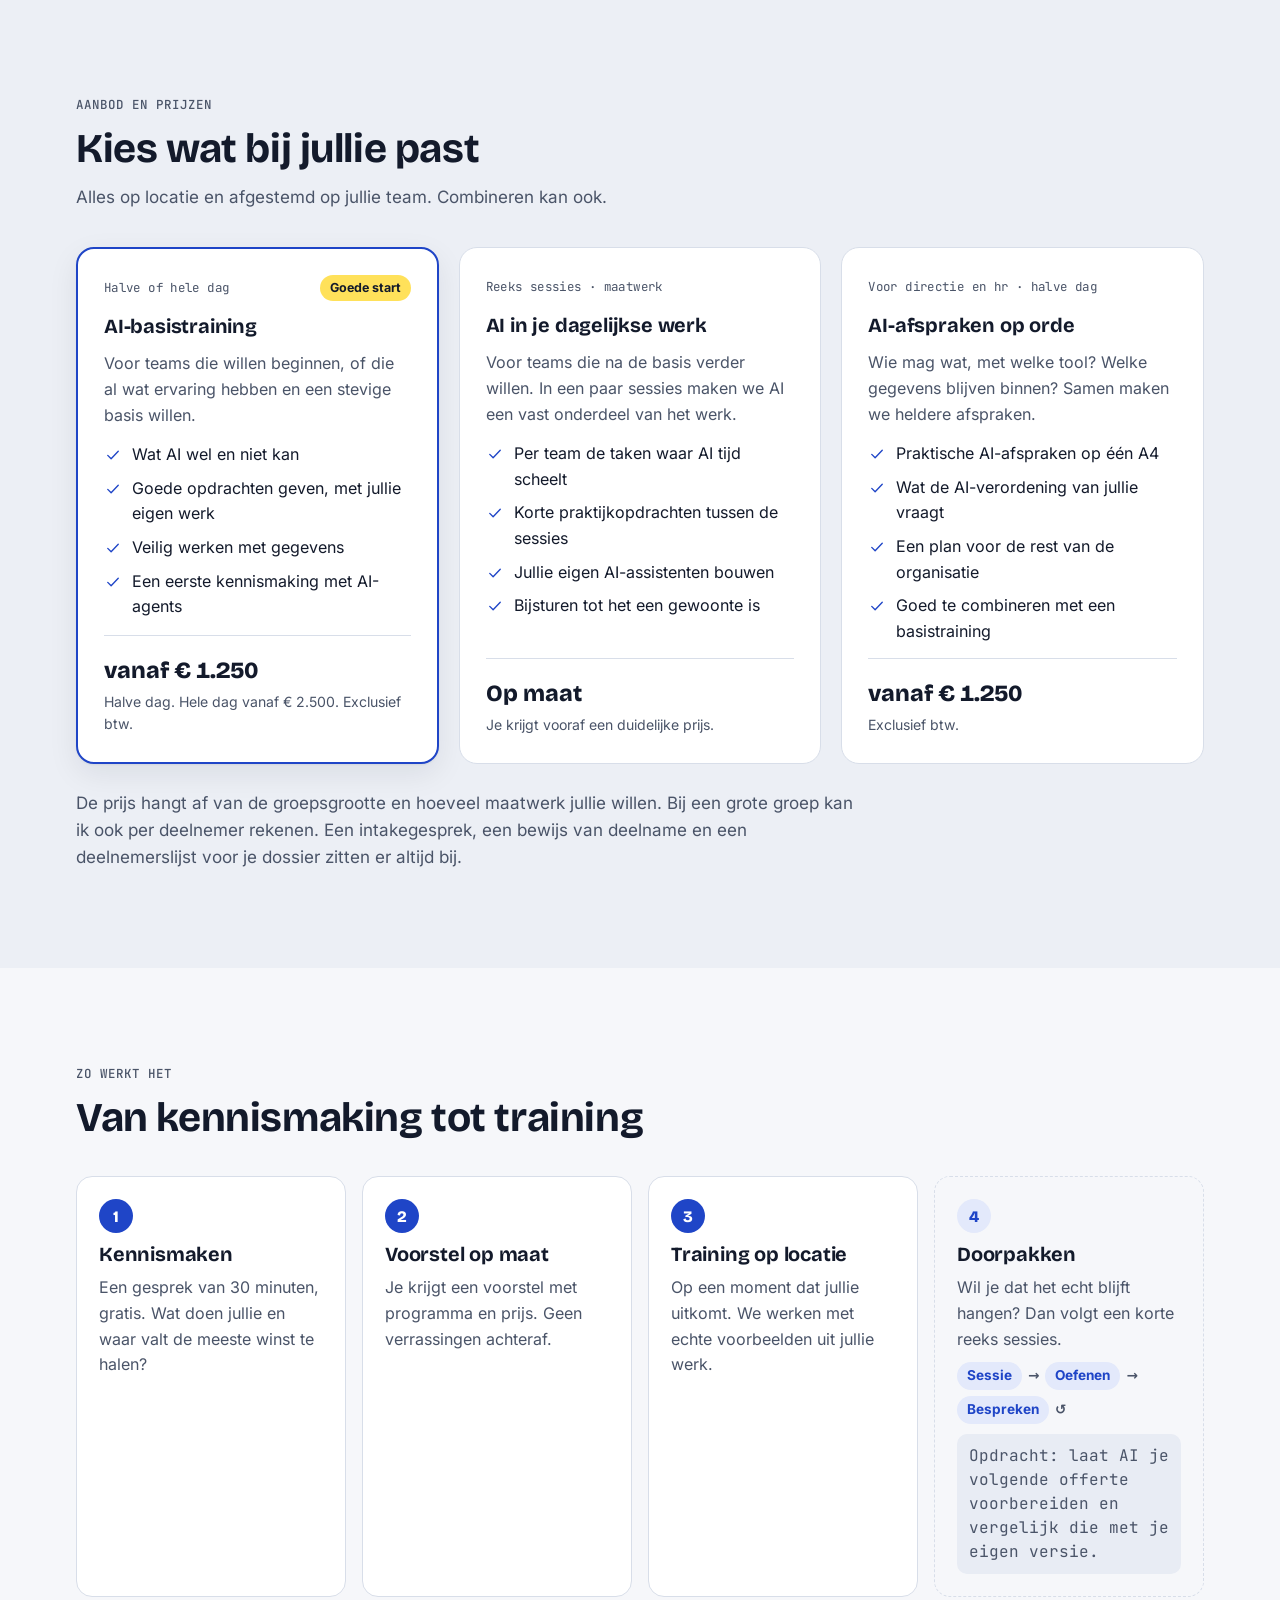
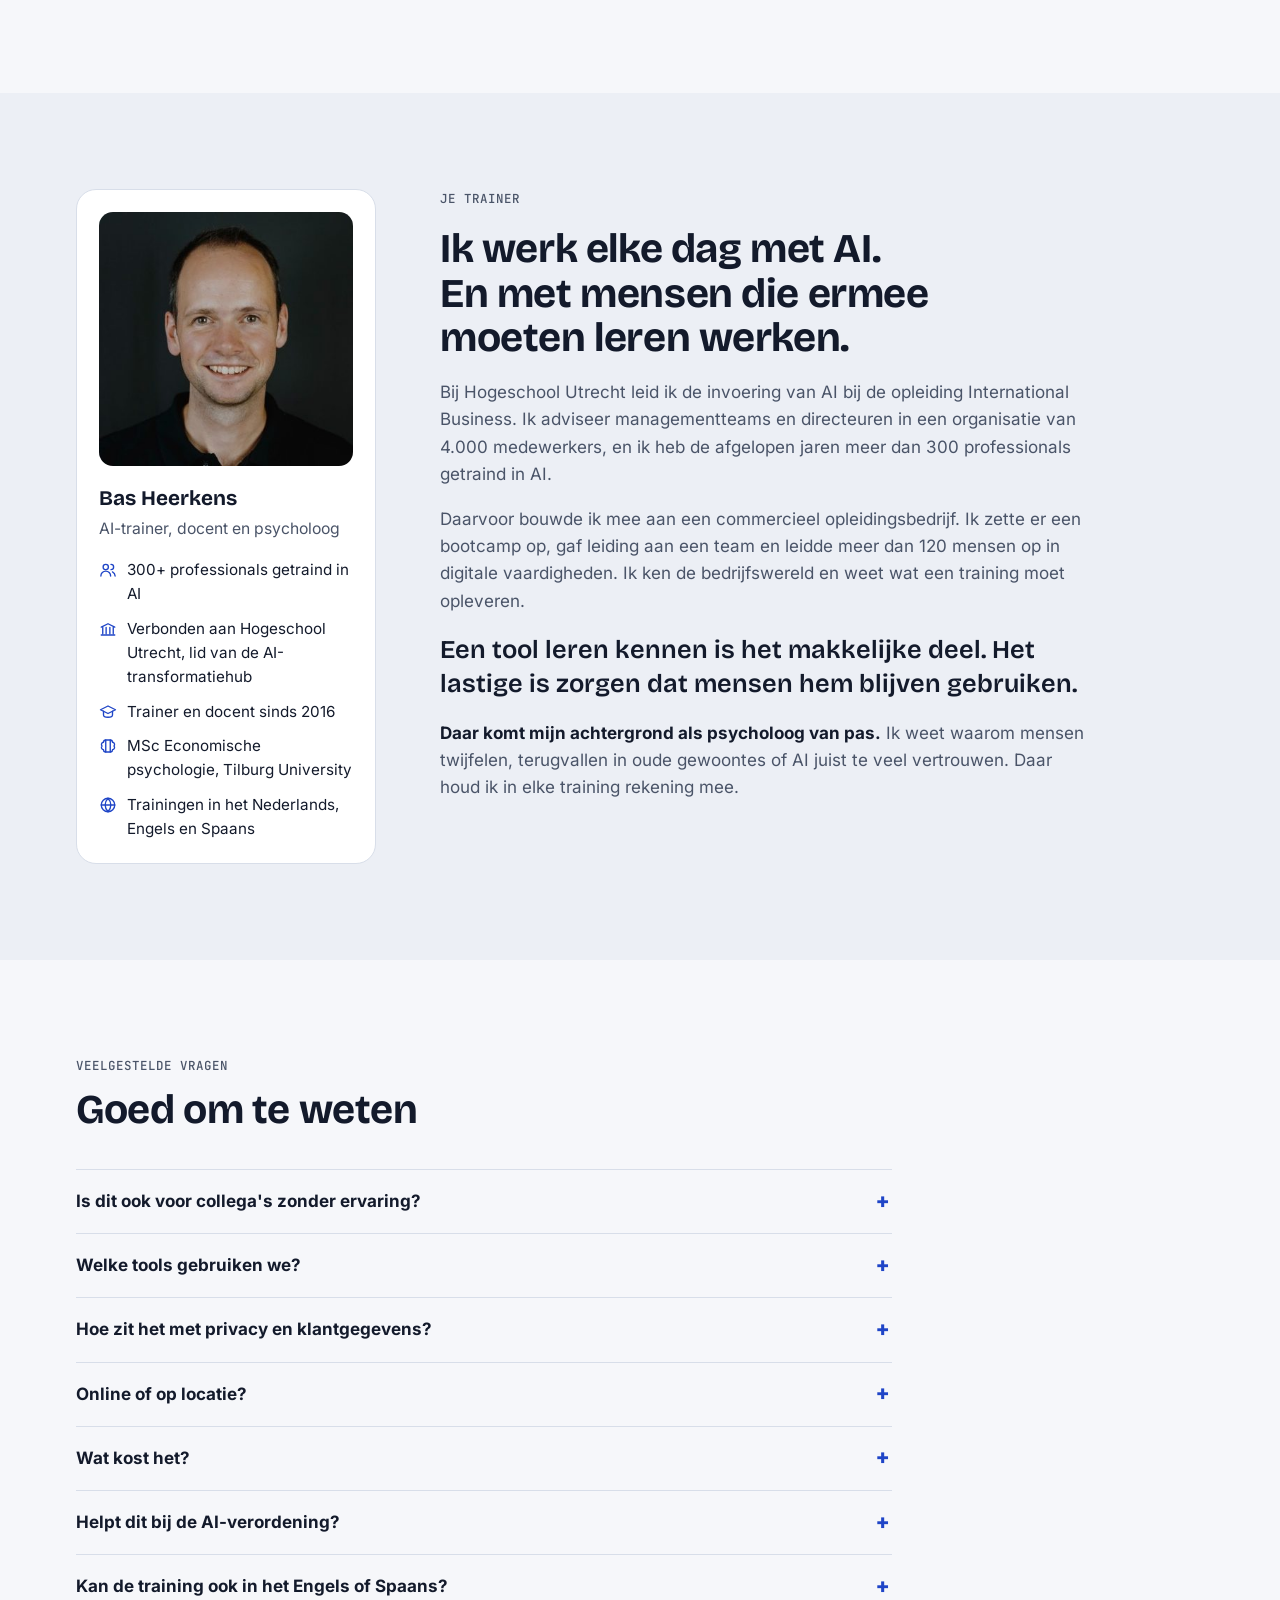
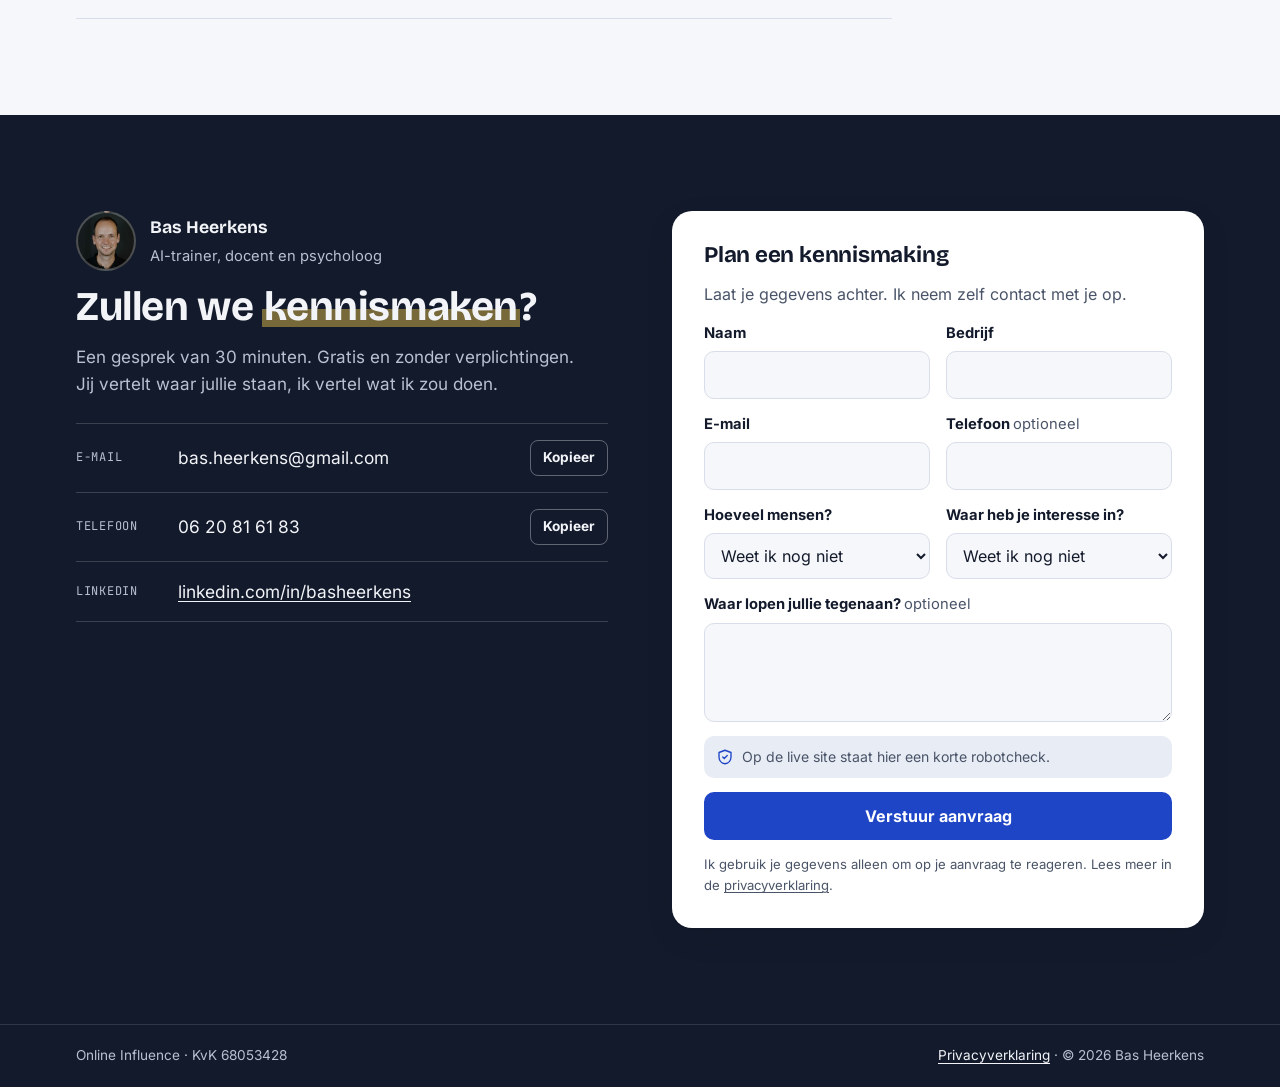
==== commit 107fece4: "Privacyverklaring toevoegen en lettertypes zelf hosten - privacy.html: privacyverklaring voor het ke" ====
--- a/index.html
+++ b/index.html
@@ -6,9 +6,8 @@
 <style>html{-webkit-text-size-adjust:100%}body{margin:0}img{max-width:100%}[hidden]{display:none!important}:root{padding-top:env(safe-area-inset-top,0px);padding-bottom:env(safe-area-inset-bottom,0px)}</style>
 <title>AI-training voor mkb-teams | Bas Heerkens</title>
 <meta name="description" content="Praktische AI-training op locatie voor mkb-teams. Met jullie eigen werk, van de basis tot AI-agents.">
-<link rel="preconnect" href="https://fonts.googleapis.com">
-<link rel="preconnect" href="https://fonts.gstatic.com" crossorigin>
-<link rel="stylesheet" href="https://fonts.googleapis.com/css2?family=Inter:wght@400;500;700&family=Bricolage+Grotesque:opsz,wght@12..96,500..800&family=JetBrains+Mono:wght@400;500&display=swap">
+<link rel="preload" href="fonts/inter-latin-400-normal.woff2" as="font" type="font/woff2" crossorigin>
+<link rel="stylesheet" href="fonts/fonts.css">
 <style>
 /* Layout: een trainingshand-out. Links uitgelijnd, markeerstift op kernwoorden, iconen per toepassing, CBS-cijfers als staven op schaal, een echte stappenreeks. */
 :root {
@@ -361,6 +360,8 @@
 .form-status { font-size: .98rem; padding: 12px 14px; border-radius: 10px; background: var(--accent-soft); color: var(--ink); }
 .form-status.is-error { background: var(--chip); border-left: 3px solid var(--error); }
 .form-privacy { font-size: .82rem; color: var(--muted); }
+.form-privacy a { color: inherit; text-decoration: underline; text-underline-offset: 2px; }
+.foot a { color: var(--band-ink); text-decoration: underline; text-underline-offset: 3px; }
 .foot { background: var(--band); color: var(--band-muted); font-size: .85rem; border-top: 1px solid rgba(242, 244, 248, .12); }
 .foot .wrap { padding-block: 20px; display: flex; flex-wrap: wrap; gap: 6px 20px; justify-content: space-between; }
 
@@ -855,7 +856,7 @@
         </div>
         <button class="btn form-btn" id="f-submit" type="submit">Verstuur aanvraag</button>
         <p class="form-status" id="f-status" role="status" aria-live="polite" hidden></p>
-        <p class="form-privacy">Ik gebruik je gegevens alleen om contact met je op te nemen. Het formulier wordt verwerkt via Web3Forms en beveiligd met hCaptcha.</p>
+        <p class="form-privacy">Ik gebruik je gegevens alleen om op je aanvraag te reageren. Lees meer in de <a href="privacy.html">privacyverklaring</a>.</p>
       </form>
     </div>
   </section>
@@ -864,7 +865,7 @@
 <footer class="foot">
   <div class="wrap">
     <span>Online Influence · KvK 68053428</span>
-    <span>© 2026 Bas Heerkens</span>
+    <span><a href="privacy.html">Privacyverklaring</a> · © 2026 Bas Heerkens</span>
   </div>
 </footer>
 </div>
--- a/fonts/fonts.css
+++ b/fonts/fonts.css
@@ -0,0 +1,7 @@
+/* Lettertypes staan op de eigen server: er gaat geen bezoekersdata naar Google. */
+@font-face { font-family: "Inter"; font-style: normal; font-weight: 400; font-display: swap; src: url(inter-latin-400-normal.woff2) format("woff2"); }
+@font-face { font-family: "Inter"; font-style: normal; font-weight: 500; font-display: swap; src: url(inter-latin-500-normal.woff2) format("woff2"); }
+@font-face { font-family: "Inter"; font-style: normal; font-weight: 700; font-display: swap; src: url(inter-latin-700-normal.woff2) format("woff2"); }
+@font-face { font-family: "Bricolage Grotesque"; font-style: normal; font-weight: 200 800; font-display: swap; src: url(bricolage-grotesque-latin-standard-normal.woff2) format("woff2-variations"), url(bricolage-grotesque-latin-standard-normal.woff2) format("woff2"); }
+@font-face { font-family: "JetBrains Mono"; font-style: normal; font-weight: 400; font-display: swap; src: url(jetbrains-mono-latin-400-normal.woff2) format("woff2"); }
+@font-face { font-family: "JetBrains Mono"; font-style: normal; font-weight: 500; font-display: swap; src: url(jetbrains-mono-latin-500-normal.woff2) format("woff2"); }
